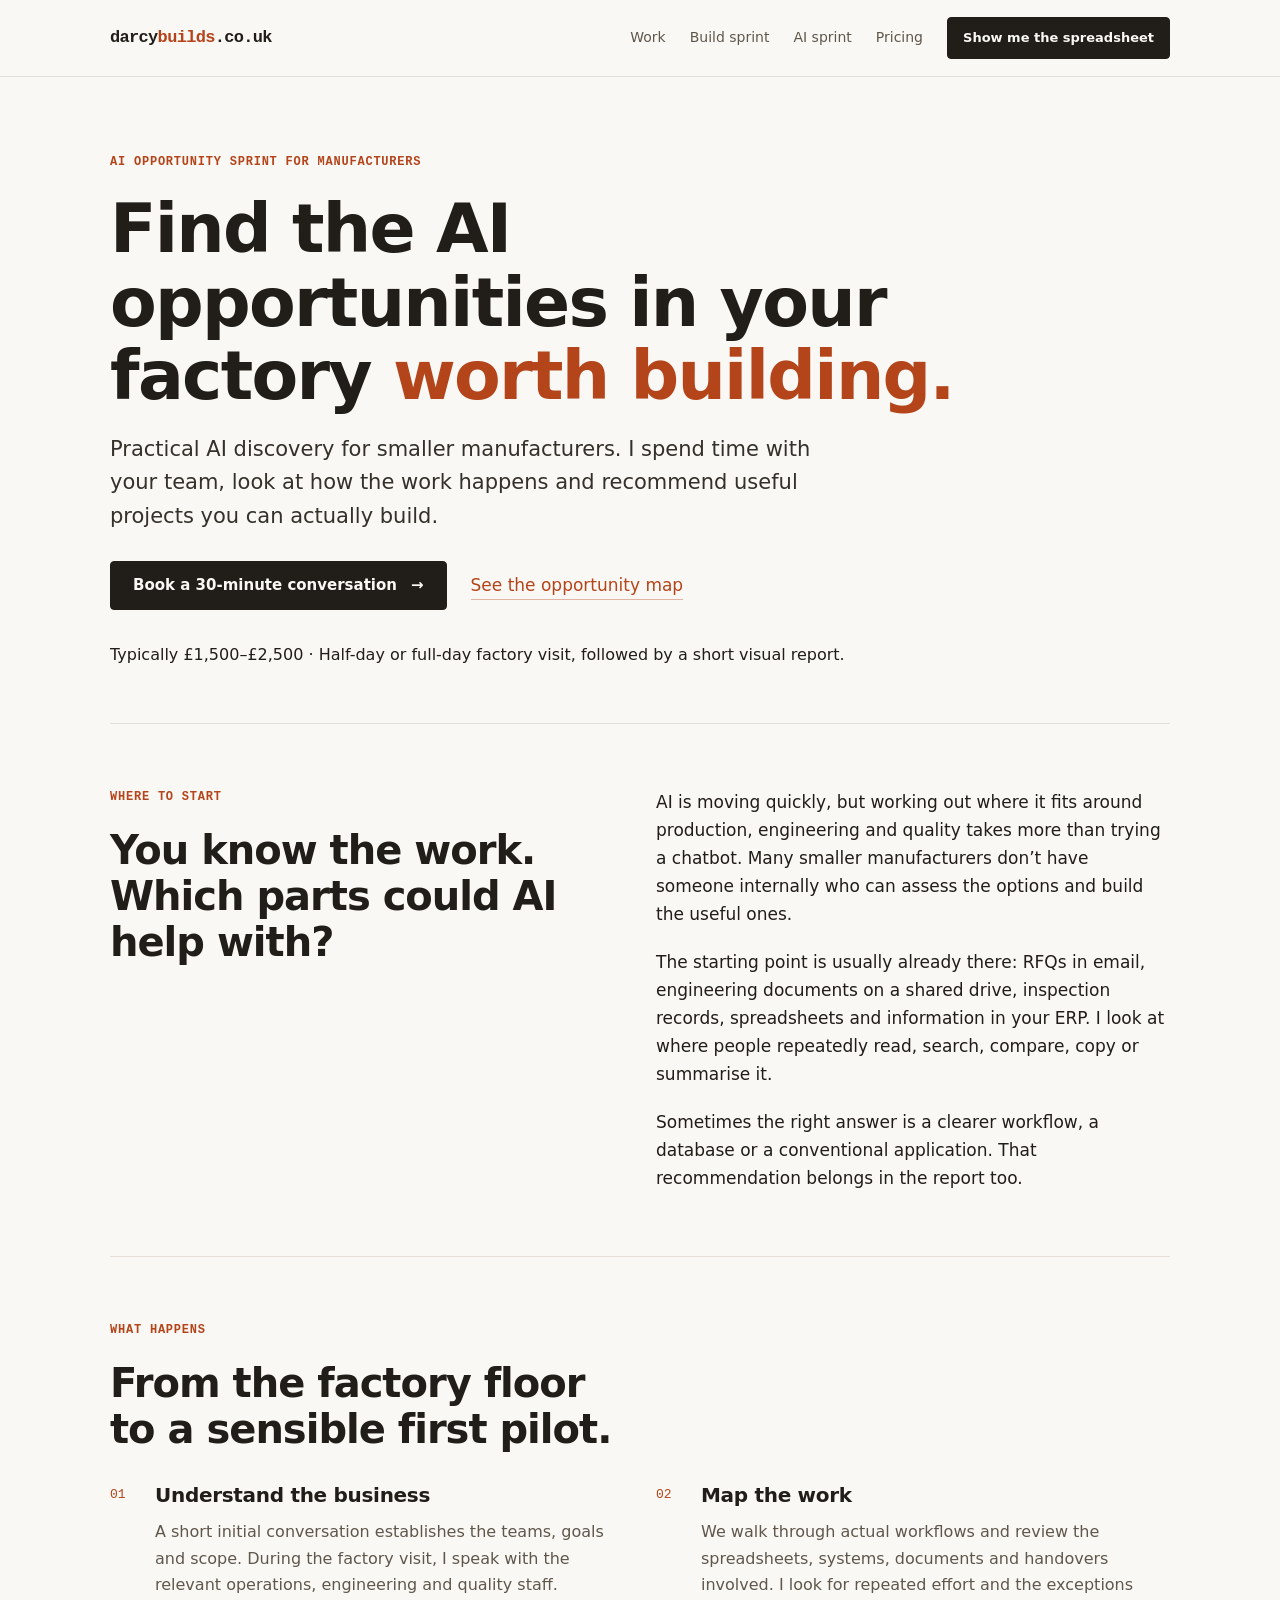
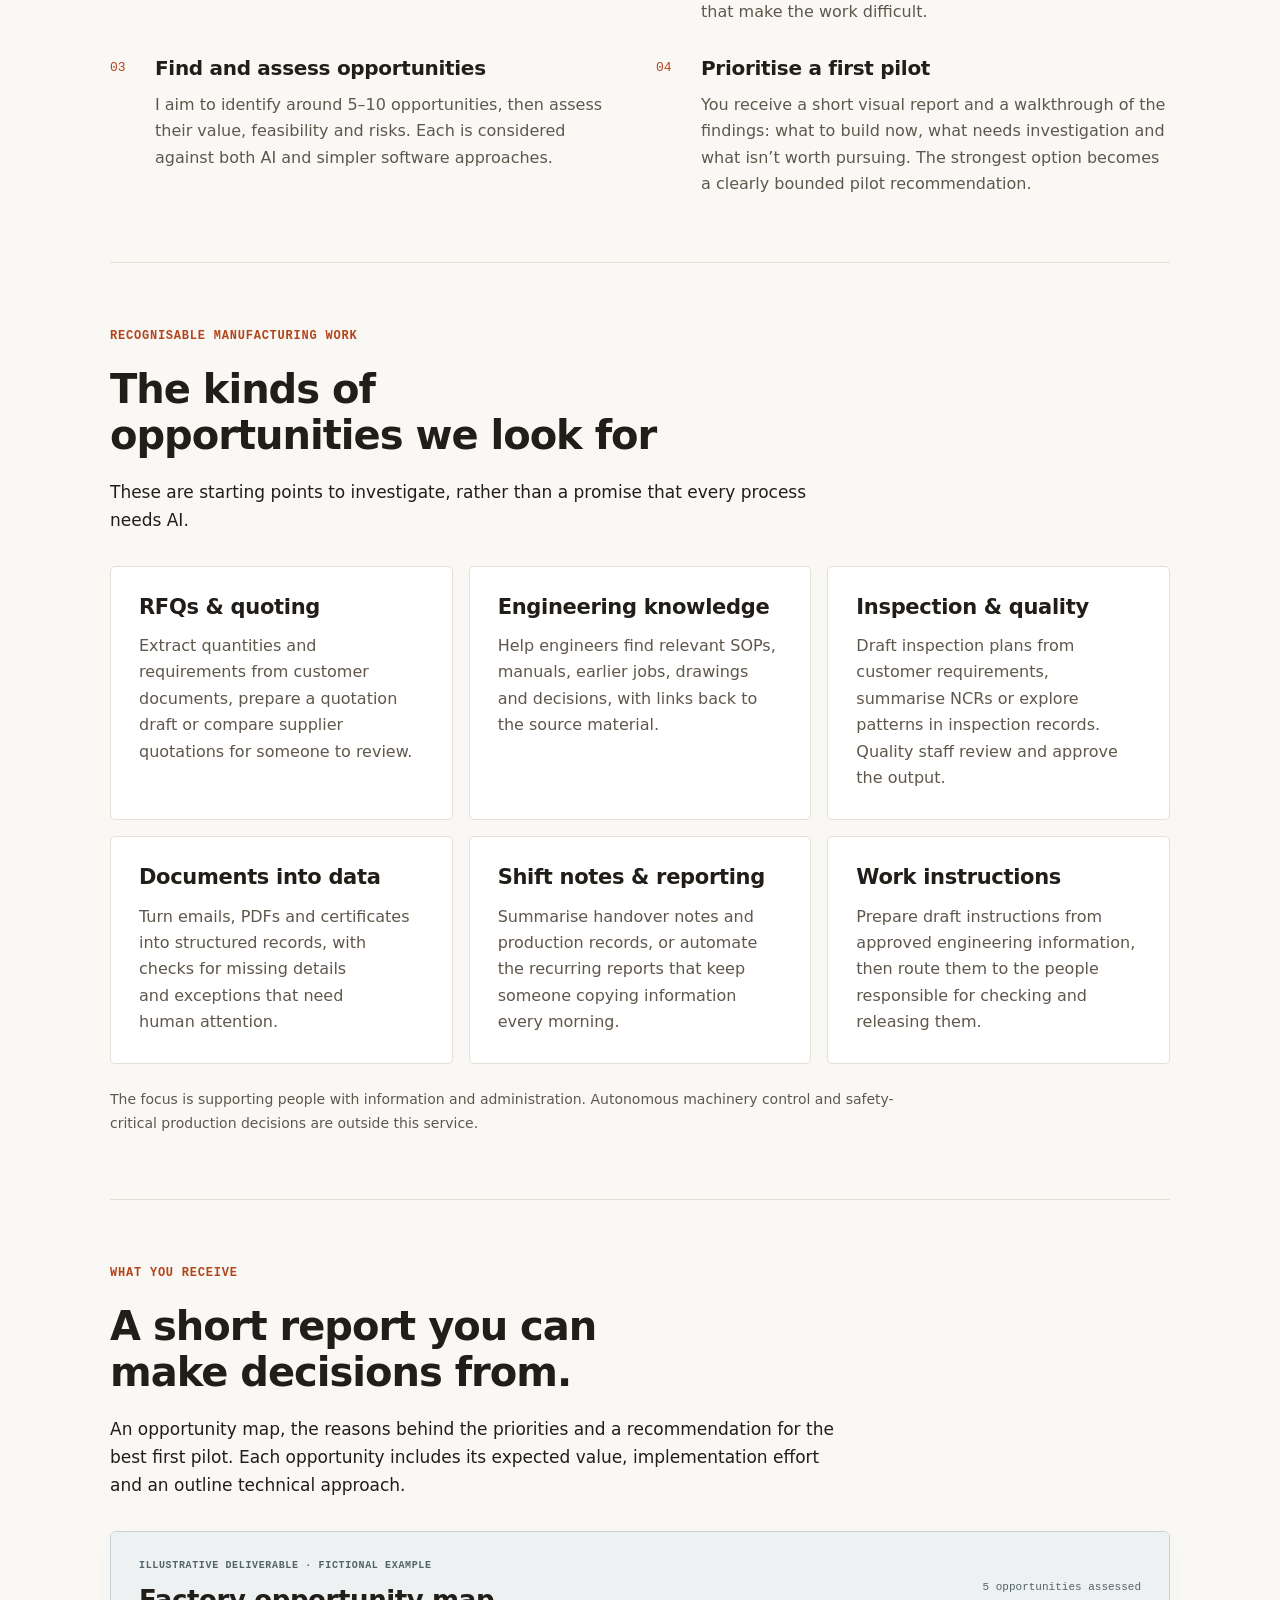
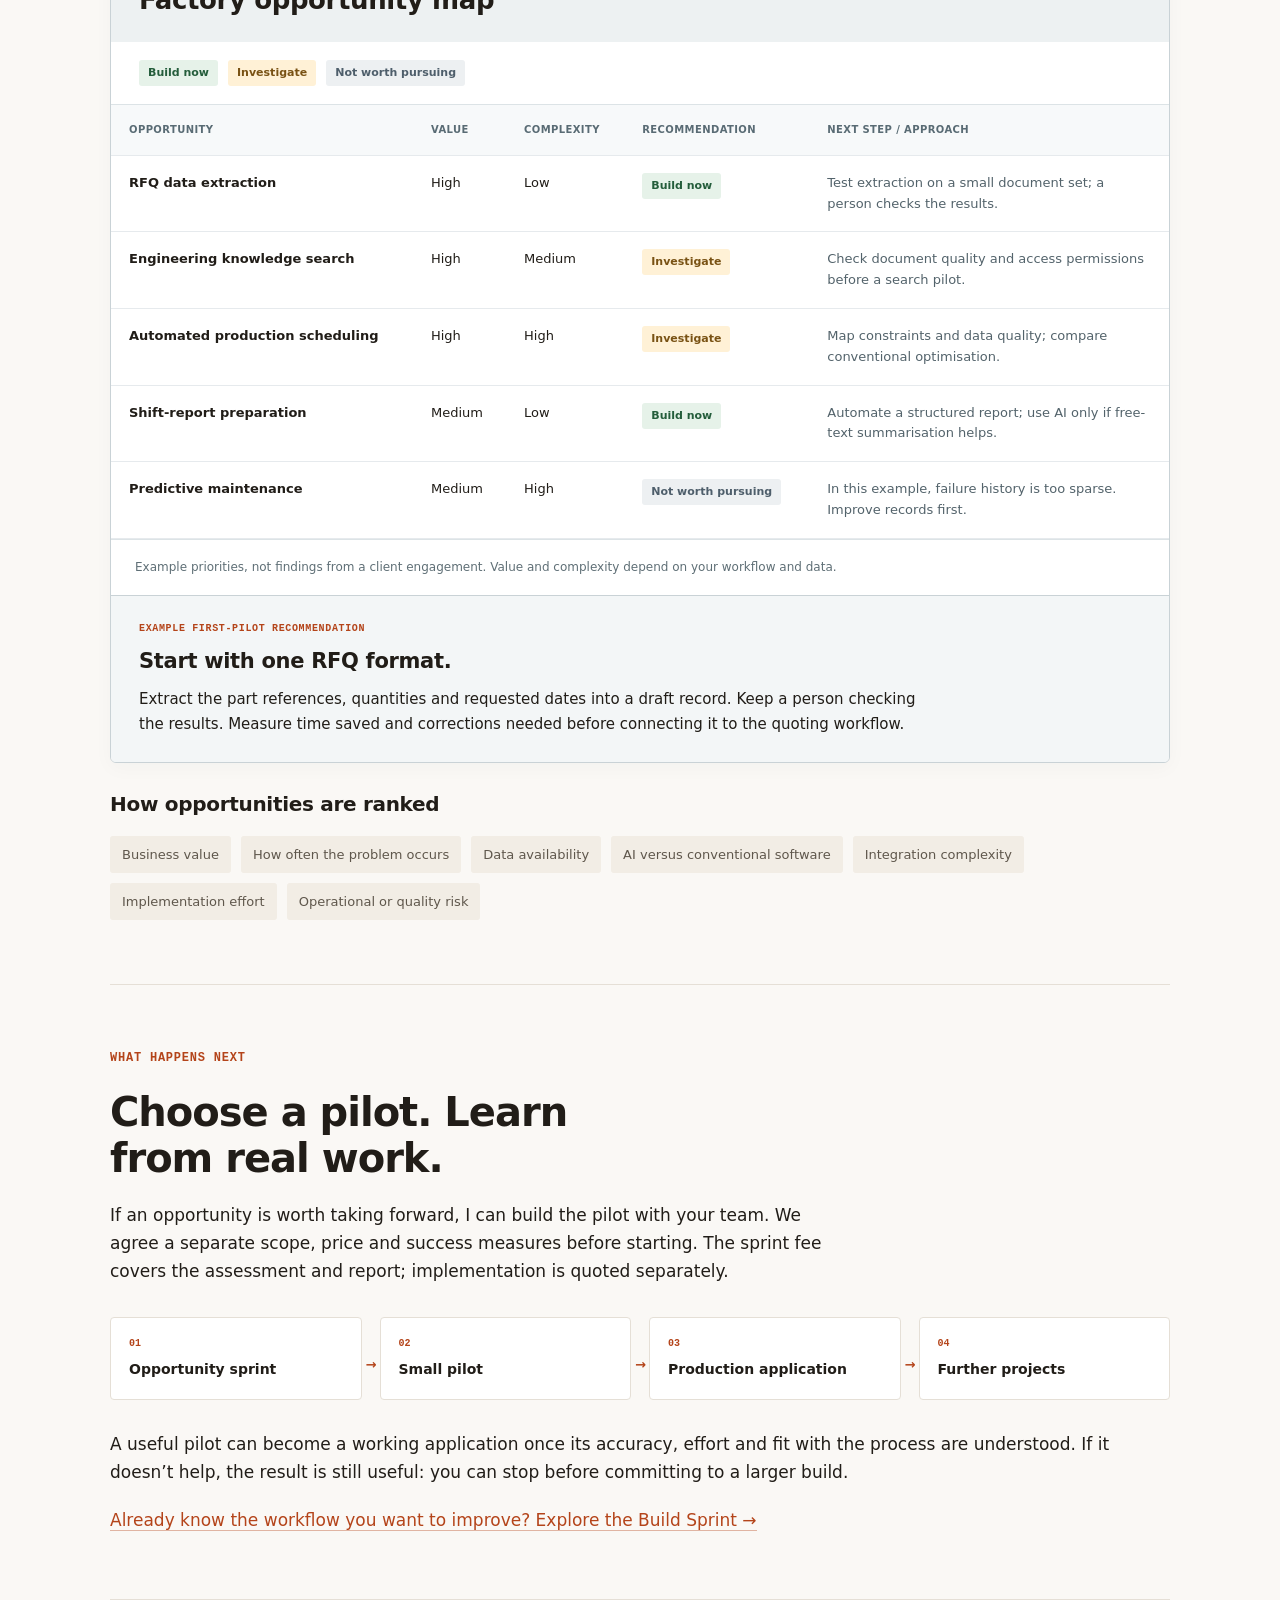
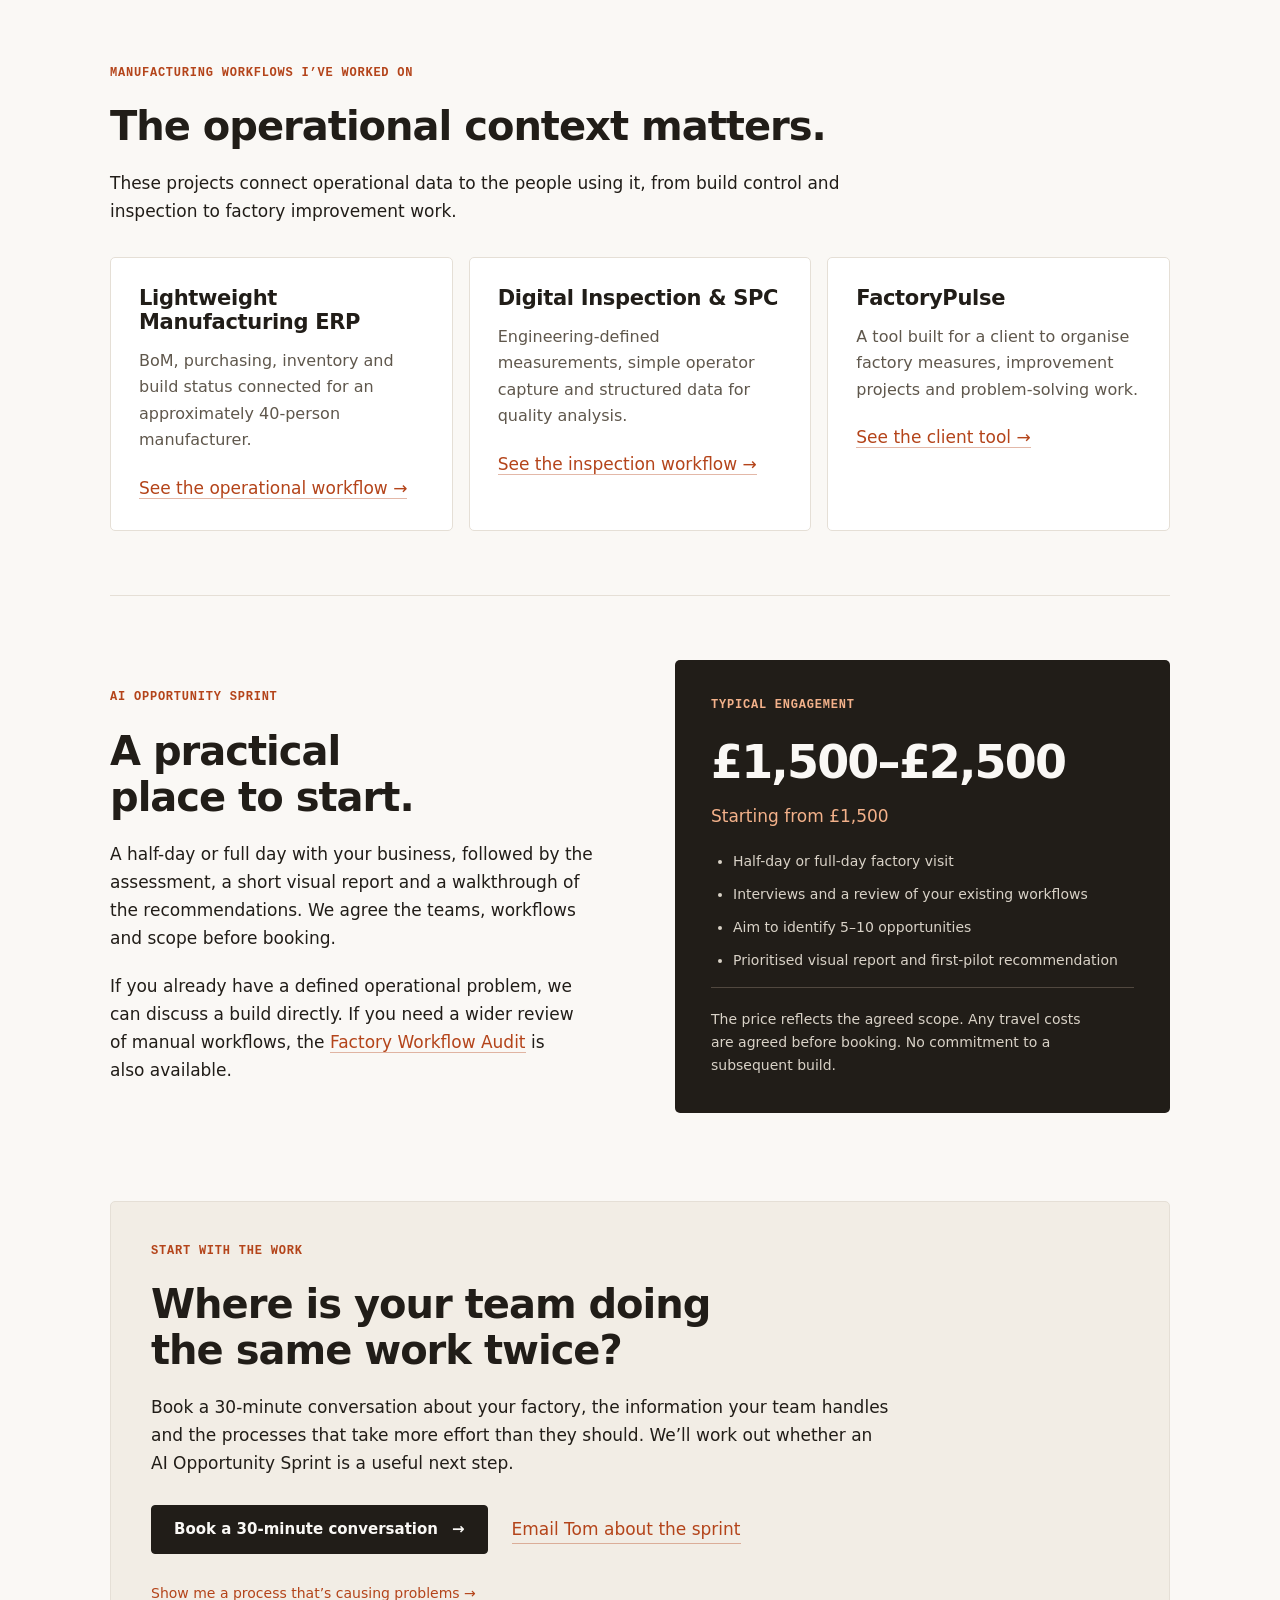
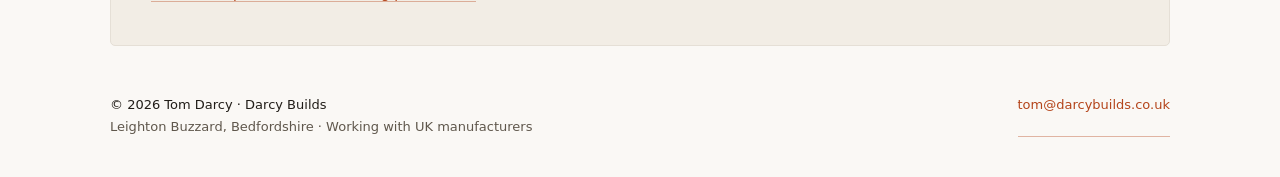
==== ai-opportunity-sprint/index.html @ 78b87519 "Add AI Opportunity Sprint for manufacturers" ====
<!doctype html>
<html lang="en-GB">
  <head>
    <meta charset="utf-8" />
    <meta name="viewport" content="width=device-width, initial-scale=1" />
    <title>AI Opportunity Sprint for Manufacturers — Darcy Builds</title>
    <meta
      name="description"
      content="Find useful AI and automation opportunities in your factory. A factory visit, a prioritised opportunity map and a practical first-pilot recommendation. Typically £1,500–£2,500."
    />
    <meta name="robots" content="index, follow" />
    <meta name="author" content="Tom Darcy" />
    <meta name="application-name" content="Darcy Builds" />
    <meta name="apple-mobile-web-app-title" content="Darcy Builds" />
    <meta name="format-detection" content="telephone=no" />
    <meta name="color-scheme" content="light" />
    <meta name="theme-color" content="#faf8f5" />
    <link
      rel="canonical"
      href="https://darcybuilds.co.uk/ai-opportunity-sprint/"
    />
    <link
      rel="alternate"
      hreflang="en-GB"
      href="https://darcybuilds.co.uk/ai-opportunity-sprint/"
    />
    <link
      rel="alternate"
      hreflang="x-default"
      href="https://darcybuilds.co.uk/ai-opportunity-sprint/"
    />
    <link rel="sitemap" type="application/xml" href="/sitemap.xml" />
    <link rel="manifest" href="/site.webmanifest" />
    <meta
      property="og:title"
      content="AI Opportunity Sprint for Manufacturers — Darcy Builds"
    />
    <meta
      property="og:description"
      content="Find useful AI and automation opportunities in your factory. A factory visit, a prioritised opportunity map and a practical first-pilot recommendation. Typically £1,500–£2,500."
    />
    <meta property="og:type" content="website" />
    <meta
      property="og:url"
      content="https://darcybuilds.co.uk/ai-opportunity-sprint/"
    />
    <meta property="og:site_name" content="Darcy Builds" />
    <meta property="og:locale" content="en_GB" />
    <meta
      property="og:image"
      content="https://darcybuilds.co.uk/og-image.png"
    />
    <meta
      property="og:image:secure_url"
      content="https://darcybuilds.co.uk/og-image.png"
    />
    <meta property="og:image:type" content="image/png" />
    <meta property="og:image:width" content="1200" />
    <meta property="og:image:height" content="630" />
    <meta
      property="og:image:alt"
      content="Darcy Builds — your factory has outgrown its spreadsheets"
    />
    <meta name="twitter:card" content="summary_large_image" />
    <meta
      name="twitter:title"
      content="AI Opportunity Sprint for Manufacturers — Darcy Builds"
    />
    <meta
      name="twitter:description"
      content="Find useful AI and automation opportunities in your factory. A factory visit, a prioritised opportunity map and a practical first-pilot recommendation. Typically £1,500–£2,500."
    />
    <meta
      name="twitter:image"
      content="https://darcybuilds.co.uk/og-image.png"
    />
    <meta
      name="twitter:image:alt"
      content="Darcy Builds — your factory has outgrown its spreadsheets"
    />
    <meta name="geo.region" content="GB" />
    <meta
      name="geo.placename"
      content="Leighton Buzzard, Bedfordshire, United Kingdom"
    />
    <meta name="business:contact_data:locality" content="Leighton Buzzard" />
    <meta name="business:contact_data:region" content="Bedfordshire" />
    <meta name="business:contact_data:country_name" content="United Kingdom" />
    <link rel="icon" href="/favicon.svg" type="image/svg+xml" />
    <script type="application/ld+json">
      {
        "@context": "https://schema.org",
        "@graph": [
          {
            "@type": "Person",
            "@id": "https://darcybuilds.co.uk/#tom-darcy",
            "name": "Tom Darcy",
            "url": "https://darcybuilds.co.uk/",
            "image": "https://darcybuilds.co.uk/image.png",
            "email": "tom@darcybuilds.co.uk",
            "jobTitle": "Manufacturing software builder",
            "homeLocation": {
              "@type": "Place",
              "name": "Leighton Buzzard, Bedfordshire"
            },
            "worksFor": {
              "@id": "https://darcybuilds.co.uk/#business"
            },
            "knowsAbout": [
              "Manufacturing operations",
              "Production planning",
              "Quoting workflows",
              "Quality records",
              "Internal software",
              "Systems integration"
            ]
          },
          {
            "@type": "ProfessionalService",
            "@id": "https://darcybuilds.co.uk/#business",
            "name": "Darcy Builds",
            "url": "https://darcybuilds.co.uk/",
            "image": "https://darcybuilds.co.uk/og-image.png",
            "logo": "https://darcybuilds.co.uk/favicon.svg",
            "email": "tom@darcybuilds.co.uk",
            "priceRange": "GBP 1500-10000+",
            "address": {
              "@type": "PostalAddress",
              "addressLocality": "Leighton Buzzard",
              "addressRegion": "Bedfordshire",
              "addressCountry": "GB"
            },
            "location": {
              "@type": "Place",
              "name": "Leighton Buzzard, Bedfordshire",
              "address": {
                "@type": "PostalAddress",
                "addressLocality": "Leighton Buzzard",
                "addressRegion": "Bedfordshire",
                "addressCountry": "GB"
              }
            },
            "founder": {
              "@id": "https://darcybuilds.co.uk/#tom-darcy"
            },
            "areaServed": [
              {
                "@type": "AdministrativeArea",
                "name": "Bedfordshire"
              },
              {
                "@type": "Country",
                "name": "United Kingdom"
              }
            ],
            "description": "Small, useful bits of software for UK manufacturers whose operational workflows have outgrown spreadsheets.",
            "hasOfferCatalog": {
              "@type": "OfferCatalog",
              "name": "Darcy Builds services",
              "itemListElement": [
                {
                  "@type": "Offer",
                  "name": "Quick Fix",
                  "priceSpecification": {
                    "@type": "PriceSpecification",
                    "priceCurrency": "GBP",
                    "minPrice": 2000
                  }
                },
                {
                  "@type": "Offer",
                  "name": "Build Sprint",
                  "priceSpecification": {
                    "@type": "PriceSpecification",
                    "priceCurrency": "GBP",
                    "minPrice": 6000,
                    "maxPrice": 10000
                  }
                },
                {
                  "@type": "Offer",
                  "name": "Larger builds",
                  "priceSpecification": {
                    "@type": "PriceSpecification",
                    "priceCurrency": "GBP",
                    "minPrice": 10000
                  }
                },
                {
                  "@type": "Offer",
                  "name": "Factory Workflow Audit",
                  "priceSpecification": {
                    "@type": "PriceSpecification",
                    "priceCurrency": "GBP",
                    "minPrice": 2500,
                    "maxPrice": 2500
                  }
                },
                {
                  "@type": "Offer",
                  "name": "AI Opportunity Sprint for Manufacturers",
                  "url": "https://darcybuilds.co.uk/ai-opportunity-sprint/",
                  "priceSpecification": {
                    "@type": "PriceSpecification",
                    "priceCurrency": "GBP",
                    "minPrice": 1500,
                    "maxPrice": 2500
                  }
                }
              ]
            }
          },
          {
            "@type": "WebSite",
            "@id": "https://darcybuilds.co.uk/#website",
            "name": "Darcy Builds",
            "url": "https://darcybuilds.co.uk/",
            "inLanguage": "en-GB",
            "publisher": {
              "@id": "https://darcybuilds.co.uk/#business"
            }
          },
          {
            "@type": "WebPage",
            "@id": "https://darcybuilds.co.uk/ai-opportunity-sprint/#webpage",
            "url": "https://darcybuilds.co.uk/ai-opportunity-sprint/",
            "name": "AI Opportunity Sprint for Manufacturers — Darcy Builds",
            "description": "Find useful AI and automation opportunities in your factory. A factory visit, a prioritised opportunity map and a practical first-pilot recommendation. Typically £1,500–£2,500.",
            "isPartOf": {
              "@id": "https://darcybuilds.co.uk/#website"
            },
            "about": {
              "@id": "https://darcybuilds.co.uk/#business"
            },
            "primaryImageOfPage": {
              "@type": "ImageObject",
              "url": "https://darcybuilds.co.uk/og-image.png",
              "width": 1200,
              "height": 630
            },
            "inLanguage": "en-GB"
          }
        ]
      }
    </script>

    <link rel="stylesheet" href="/styles.css" />
  </head>
  <body>
    <a class="skip-link" href="#main">Skip to content</a>
    <header class="site-header">
      <div class="header-inner">
        <a class="brand" href="/" aria-label="Darcy Builds home"
          >darcy<span>builds</span><span class="brand-domain">.co.uk</span></a
        >
        <nav aria-label="Main navigation">
          <a class="nav-extra" href="/#work">Work</a
          ><a class="nav-extra" href="/spreadsheet-to-app/">Build sprint</a
          ><a class="nav-extra" href="/ai-opportunity-sprint/">AI sprint</a
          ><a class="nav-extra" href="/#services">Pricing</a
          ><a class="button small" href="#contact">Show me the spreadsheet</a>
        </nav>
      </div>
    </header>
    <main id="main" class="container">
      <section class="hero proof-hero">
        <div>
          <p class="eyebrow">AI Opportunity Sprint for Manufacturers</p>
          <h1>
            Find the AI opportunities in your factory <em>worth building.</em>
          </h1>
          <p class="lead">
            Practical AI discovery for smaller manufacturers. I spend time with
            your team, look at how the work happens and recommend useful
            projects you can actually build.
          </p>
          <div class="actions">
            <a class="button" href="https://calendly.com/tom-darcybuilds/30min"
              >Book a 30-minute conversation
              <span aria-hidden="true">→</span></a
            ><a href="#opportunity-map">See the opportunity map</a>
          </div>
          <p class="hero-proof">
            Typically £1,500–£2,500 · Half-day or full-day factory visit,
            followed by a short visual report.
          </p>
        </div>
      </section>
      <section class="section two-col">
        <div>
          <p class="eyebrow">Where to start</p>
          <h2>You know the work.<br />Which parts could AI help with?</h2>
        </div>
        <div>
          <p>
            AI is moving quickly, but working out where it fits around
            production, engineering and quality takes more than trying a
            chatbot. Many smaller manufacturers don’t have someone internally
            who can assess the options and build the useful ones.
          </p>
          <p>
            The starting point is usually already there: RFQs in email,
            engineering documents on a shared drive, inspection records,
            spreadsheets and information in your ERP. I look at where people
            repeatedly read, search, compare, copy or summarise it.
          </p>
          <p>
            Sometimes the right answer is a clearer workflow, a database or a
            conventional application. That recommendation belongs in the report
            too.
          </p>
        </div>
      </section>
      <section id="process" class="section">
        <div class="section-heading">
          <p class="eyebrow">What happens</p>
          <h2>From the factory floor<br />to a sensible first pilot.</h2>
        </div>
        <ol class="steps">
          <li>
            <h3>Understand the business</h3>
            <p>
              A short initial conversation establishes the teams, goals and
              scope. During the factory visit, I speak with the relevant
              operations, engineering and quality staff.
            </p>
          </li>
          <li>
            <h3>Map the work</h3>
            <p>
              We walk through actual workflows and review the spreadsheets,
              systems, documents and handovers involved. I look for repeated
              effort and the exceptions that make the work difficult.
            </p>
          </li>
          <li>
            <h3>Find and assess opportunities</h3>
            <p>
              I aim to identify around 5–10 opportunities, then assess their
              value, feasibility and risks. Each is considered against both AI
              and simpler software approaches.
            </p>
          </li>
          <li>
            <h3>Prioritise a first pilot</h3>
            <p>
              You receive a short visual report and a walkthrough of the
              findings: what to build now, what needs investigation and what
              isn’t worth pursuing. The strongest option becomes a clearly
              bounded pilot recommendation.
            </p>
          </li>
        </ol>
      </section>
      <section class="section">
        <div class="section-heading">
          <p class="eyebrow">Recognisable manufacturing work</p>
          <h2>The kinds of opportunities we look for</h2>
          <p>
            These are starting points to investigate, rather than a promise that
            every process needs AI.
          </p>
        </div>
        <div class="grid examples">
          <article class="card">
            <h3>RFQs &amp; quoting</h3>
            <p>
              Extract quantities and requirements from customer documents,
              prepare a quotation draft or compare supplier quotations for
              someone to review.
            </p>
          </article>
          <article class="card">
            <h3>Engineering knowledge</h3>
            <p>
              Help engineers find relevant SOPs, manuals, earlier jobs, drawings
              and decisions, with links back to the source material.
            </p>
          </article>
          <article class="card">
            <h3>Inspection &amp; quality</h3>
            <p>
              Draft inspection plans from customer requirements, summarise NCRs
              or explore patterns in inspection records. Quality staff review
              and approve the output.
            </p>
          </article>
          <article class="card">
            <h3>Documents into data</h3>
            <p>
              Turn emails, PDFs and certificates into structured records, with
              checks for missing details and exceptions that need human
              attention.
            </p>
          </article>
          <article class="card">
            <h3>Shift notes &amp; reporting</h3>
            <p>
              Summarise handover notes and production records, or automate the
              recurring reports that keep someone copying information every
              morning.
            </p>
          </article>
          <article class="card">
            <h3>Work instructions</h3>
            <p>
              Prepare draft instructions from approved engineering information,
              then route them to the people responsible for checking and
              releasing them.
            </p>
          </article>
        </div>
        <p class="opportunity-boundary">
          The focus is supporting people with information and administration.
          Autonomous machinery control and safety-critical production decisions
          are outside this service.
        </p>
      </section>
      <section id="opportunity-map" class="section">
        <div class="section-heading">
          <p class="eyebrow">What you receive</p>
          <h2>A short report you can make decisions from.</h2>
          <p>
            An opportunity map, the reasons behind the priorities and a
            recommendation for the best first pilot. Each opportunity includes
            its expected value, implementation effort and an outline technical
            approach.
          </p>
        </div>
        <div class="opportunity-report">
          <div class="report-heading">
            <div>
              <p class="eyebrow">
                Illustrative deliverable · fictional example
              </p>
              <h3>Factory opportunity map</h3>
            </div>
            <span class="report-label">5 opportunities assessed</span>
          </div>
          <div class="report-key">
            <span class="recommendation build">Build now</span
            ><span class="recommendation investigate">Investigate</span
            ><span class="recommendation skip">Not worth pursuing</span>
          </div>
          <div
            class="opportunity-table-scroll"
            role="region"
            aria-label="Illustrative opportunity map; scroll horizontally on smaller screens"
            tabindex="0"
          >
            <table class="opportunity-table">
              <caption>
                Example priorities, not findings from a client engagement. Value
                and complexity depend on your workflow and data.
              </caption>
              <thead>
                <tr>
                  <th scope="col">Opportunity</th>
                  <th scope="col">Value</th>
                  <th scope="col">Complexity</th>
                  <th scope="col">Recommendation</th>
                  <th scope="col">Next step / approach</th>
                </tr>
              </thead>
              <tbody>
                <tr>
                  <th scope="row">RFQ data extraction</th>
                  <td>High</td>
                  <td>Low</td>
                  <td><span class="recommendation build">Build now</span></td>
                  <td>
                    Test extraction on a small document set; a person checks the
                    results.
                  </td>
                </tr>
                <tr>
                  <th scope="row">Engineering knowledge search</th>
                  <td>High</td>
                  <td>Medium</td>
                  <td>
                    <span class="recommendation investigate">Investigate</span>
                  </td>
                  <td>
                    Check document quality and access permissions before a
                    search pilot.
                  </td>
                </tr>
                <tr>
                  <th scope="row">Automated production scheduling</th>
                  <td>High</td>
                  <td>High</td>
                  <td>
                    <span class="recommendation investigate">Investigate</span>
                  </td>
                  <td>
                    Map constraints and data quality; compare conventional
                    optimisation.
                  </td>
                </tr>
                <tr>
                  <th scope="row">Shift-report preparation</th>
                  <td>Medium</td>
                  <td>Low</td>
                  <td><span class="recommendation build">Build now</span></td>
                  <td>
                    Automate a structured report; use AI only if free-text
                    summarisation helps.
                  </td>
                </tr>
                <tr>
                  <th scope="row">Predictive maintenance</th>
                  <td>Medium</td>
                  <td>High</td>
                  <td>
                    <span class="recommendation skip">Not worth pursuing</span>
                  </td>
                  <td>
                    In this example, failure history is too sparse. Improve
                    records first.
                  </td>
                </tr>
              </tbody>
            </table>
          </div>
          <div class="pilot-example">
            <p class="eyebrow">Example first-pilot recommendation</p>
            <h3>Start with one RFQ format.</h3>
            <p>
              Extract the part references, quantities and requested dates into a
              draft record. Keep a person checking the results. Measure time
              saved and corrections needed before connecting it to the quoting
              workflow.
            </p>
          </div>
        </div>
        <div class="assessment-criteria">
          <h3>How opportunities are ranked</h3>
          <ul>
            <li>Business value</li>
            <li>How often the problem occurs</li>
            <li>Data availability</li>
            <li>AI versus conventional software</li>
            <li>Integration complexity</li>
            <li>Implementation effort</li>
            <li>Operational or quality risk</li>
          </ul>
        </div>
      </section>
      <section class="section">
        <div class="section-heading">
          <p class="eyebrow">What happens next</p>
          <h2>Choose a pilot. Learn from real work.</h2>
          <p>
            If an opportunity is worth taking forward, I can build the pilot
            with your team. We agree a separate scope, price and success
            measures before starting. The sprint fee covers the assessment and
            report; implementation is quoted separately.
          </p>
        </div>
        <ol
          class="workflow"
          aria-label="From assessment to a working application"
        >
          <li><span>01</span>Opportunity sprint</li>
          <li><span>02</span>Small pilot</li>
          <li><span>03</span>Production application</li>
          <li><span>04</span>Further projects</li>
        </ol>
        <p>
          A useful pilot can become a working application once its accuracy,
          effort and fit with the process are understood. If it doesn’t help,
          the result is still useful: you can stop before committing to a larger
          build.
        </p>
        <p>
          <a href="/spreadsheet-to-app/"
            >Already know the workflow you want to improve? Explore the Build
            Sprint →</a
          >
        </p>
      </section>
      <section class="section">
        <div class="section-heading">
          <p class="eyebrow">Manufacturing workflows I’ve worked on</p>
          <h2>The operational context matters.</h2>
          <p>
            These projects connect operational data to the people using it, from
            build control and inspection to factory improvement work.
          </p>
        </div>
        <div class="grid examples">
          <article class="card">
            <h3>Lightweight Manufacturing ERP</h3>
            <p>
              BoM, purchasing, inventory and build status connected for an
              approximately 40-person manufacturer.
            </p>
            <a href="/case-studies/manufacturing-erp/"
              >See the operational workflow →</a
            >
          </article>
          <article class="card">
            <h3>Digital Inspection &amp; SPC</h3>
            <p>
              Engineering-defined measurements, simple operator capture and
              structured data for quality analysis.
            </p>
            <a href="/case-studies/digital-inspection-spc/"
              >See the inspection workflow →</a
            >
          </article>
          <article class="card">
            <h3>FactoryPulse</h3>
            <p>
              A tool built for a client to organise factory measures,
              improvement projects and problem-solving work.
            </p>
            <a href="/case-studies/factorypulse/">See the client tool →</a>
          </article>
        </div>
      </section>
      <section id="pricing" class="section sprint-feature">
        <div>
          <p class="eyebrow">AI Opportunity Sprint</p>
          <h2>A practical place to start.</h2>
          <p>
            A half-day or full day with your business, followed by the
            assessment, a short visual report and a walkthrough of the
            recommendations. We agree the teams, workflows and scope before
            booking.
          </p>
          <p>
            If you already have a defined operational problem, we can discuss a
            build directly. If you need a wider review of manual workflows, the
            <a href="/#audit">Factory Workflow Audit</a> is also available.
          </p>
        </div>
        <div class="sprint-price">
          <p class="eyebrow">Typical engagement</p>
          <p class="price-range">£1,500–£2,500</p>
          <p class="price-duration">Starting from £1,500</p>
          <ul>
            <li>Half-day or full-day factory visit</li>
            <li>Interviews and a review of your existing workflows</li>
            <li>Aim to identify 5–10 opportunities</li>
            <li>Prioritised visual report and first-pilot recommendation</li>
          </ul>
          <p class="small-text">
            The price reflects the agreed scope. Any travel costs are agreed
            before booking. No commitment to a subsequent build.
          </p>
        </div>
      </section>
      <section id="contact" class="section case-contact">
        <p class="eyebrow">Start with the work</p>
        <h2>Where is your team doing the same work twice?</h2>
        <p>
          Book a 30-minute conversation about your factory, the information your
          team handles and the processes that take more effort than they should.
          We’ll work out whether an AI Opportunity Sprint is a useful next step.
        </p>
        <div class="actions">
          <a class="button" href="https://calendly.com/tom-darcybuilds/30min"
            >Book a 30-minute conversation <span aria-hidden="true">→</span></a
          ><a
            href="mailto:tom@darcybuilds.co.uk?subject=AI%20Opportunity%20Sprint"
            >Email Tom about the sprint</a
          >
        </div>
        <p class="small-text">
          <a href="/#contact">Show me a process that’s causing problems →</a>
        </p>
      </section>
      <footer class="site-footer">
        <div>
          © 2026 Tom Darcy · Darcy Builds<br /><span class="muted"
            >Leighton Buzzard, Bedfordshire · Working with UK
            manufacturers</span
          >
        </div>
        <a href="mailto:tom@darcybuilds.co.uk">tom@darcybuilds.co.uk</a>
      </footer>
    </main>
  </body>
</html>
---- styles.css ----
:root {
  color-scheme: light;
  --paper: #faf8f5;
  --ink: #211d18;
  --muted: #5f574c;
  --accent: #b4441a;
  --line: #e5dfd6;
  --soft: #f2ede5;
}
* {
  box-sizing: border-box;
}
html {
  scroll-behavior: smooth;
  scroll-padding-top: 100px;
}
body {
  margin: 0;
  background: var(--paper);
  color: var(--ink);
  font-family:
    ui-sans-serif,
    system-ui,
    -apple-system,
    BlinkMacSystemFont,
    "Segoe UI",
    sans-serif;
  -webkit-font-smoothing: antialiased;
  font-size: 17px;
  line-height: 1.65;
}
a {
  color: var(--accent);
  text-decoration: none;
  border-bottom: 1px solid #b4441a60;
}
a:hover {
  color: #8d3413;
  border-bottom-color: currentColor;
}
a:focus-visible,
button:focus-visible,
input:focus-visible,
textarea:focus-visible,
select:focus-visible,
summary:focus-visible {
  outline: 3px solid var(--accent);
  outline-offset: 4px;
}
::selection {
  background: #f3d9c9;
}
h1,
h2,
h3 {
  line-height: 1.15;
  letter-spacing: -0.025em;
  text-wrap: balance;
  margin: 0 0 20px;
}
h1 {
  font-size: clamp(40px, 5.1vw, 62px);
  font-weight: 750;
  line-height: 1.08;
}
h2 {
  font-size: clamp(29px, 3.3vw, 40px);
}
h3 {
  font-size: 22px;
  letter-spacing: -0.015em;
}
p {
  margin: 0 0 20px;
  text-wrap: pretty;
}
p:last-child {
  margin-bottom: 0;
}
em {
  color: var(--accent);
  font-style: normal;
}
ul {
  padding-left: 22px;
}
li {
  margin-bottom: 10px;
}
button,
input,
textarea,
select {
  font: inherit;
}
button,
a,
input,
textarea,
select {
  -webkit-tap-highlight-color: transparent;
}
button {
  cursor: pointer;
}
[hidden] {
  display: none !important;
}
.container,
.header-inner {
  max-width: 1120px;
  margin: auto;
  padding-inline: 30px;
}
.site-header {
  position: sticky;
  top: 0;
  z-index: 10;
  background: rgba(250, 248, 245, 0.97);
  border-bottom: 1px solid var(--line);
}
.header-inner {
  min-height: 76px;
  display: flex;
  align-items: center;
  justify-content: space-between;
  gap: 24px;
}
.brand {
  font-family: ui-monospace, SFMono-Regular, Menlo, Consolas, monospace;
  font-size: 17px;
  letter-spacing: -0.04em;
  font-weight: 600;
  white-space: nowrap;
  color: var(--ink);
  border: 0;
}
.brand span:first-child {
  color: var(--accent);
}
nav {
  display: flex;
  align-items: center;
  gap: 24px;
  font-size: 14px;
}
nav a {
  border: 0;
  color: var(--muted);
}
.button {
  display: inline-flex;
  align-items: center;
  justify-content: center;
  gap: 14px;
  min-height: 48px;
  padding: 13px 22px;
  border: 1px solid var(--ink);
  border-radius: 4px;
  background: var(--ink);
  color: var(--paper);
  font-size: 15px;
  line-height: 1.4;
  font-weight: 650;
  text-align: center;
}
.button:hover {
  background: #3d342c;
  color: white;
  border-color: #3d342c;
}
.button.small {
  font-size: 13px;
  padding: 10px 15px;
  min-height: 42px;
}
.button.secondary {
  background: transparent;
  color: var(--ink);
  border-color: #766c60;
}
.button.secondary:hover {
  background: var(--soft);
}
.actions {
  display: flex;
  align-items: center;
  gap: 18px 24px;
  flex-wrap: wrap;
  margin: 28px 0;
}
.eyebrow {
  font-family: ui-monospace, SFMono-Regular, Menlo, Consolas, monospace;
  font-size: 12px;
  font-weight: 550;
  line-height: 1.6;
  letter-spacing: 0.065em;
  text-transform: uppercase;
  color: var(--accent);
  margin-bottom: 20px;
}
.hero {
  display: grid;
  grid-template-columns: minmax(0, 1fr) 300px;
  gap: 70px;
  align-items: start;
  padding: 76px 0 64px;
}
.lead {
  font-size: 21px;
  line-height: 1.6;
  color: #34302a;
  max-width: 740px;
}
.hero-proof {
  font-size: 16px;
  line-height: 1.65;
  max-width: 590px;
  margin-top: 32px;
}
.small-text {
  font-size: 14px;
}
.muted {
  color: var(--muted);
}
.portrait {
  margin: 5px 0 0;
}
.portrait img {
  display: block;
  width: 100%;
  height: auto;
  border-radius: 4px;
  background: var(--soft);
}
.portrait figcaption {
  font-family: ui-monospace, SFMono-Regular, Menlo, Consolas, monospace;
  color: var(--muted);
  font-size: 12px;
  line-height: 1.7;
  margin-top: 16px;
}
.section {
  padding: 64px 0;
  border-top: 1px solid var(--line);
  scroll-margin-top: 24px;
}
.section-heading {
  max-width: 730px;
  margin-bottom: 32px;
}
.recognition h2 {
  max-width: 780px;
}
.two-col {
  display: grid;
  grid-template-columns: repeat(2, minmax(0, 1fr));
  gap: 32px;
}
.fit {
  background: var(--soft);
  border-left: 3px solid var(--accent);
  padding: 22px 26px;
  margin-top: 20px;
  font-size: 16px;
}
.grid {
  display: grid;
  gap: 16px;
}
.examples,
.prices {
  grid-template-columns: repeat(3, minmax(0, 1fr));
}
.card {
  padding: 28px;
  border: 1px solid var(--line);
  border-radius: 5px;
  background: #fff;
}
.card p,
.card li {
  font-size: 16px;
  color: var(--muted);
}
.card h3 {
  font-size: 21px;
  margin: 0 0 14px;
}
.card .number {
  display: block;
  font-family: ui-monospace, SFMono-Regular, Menlo, Consolas, monospace;
  font-size: 12px;
  color: var(--accent);
  margin-bottom: 22px;
}
.card .eyebrow {
  color: var(--accent);
  font-size: 11px;
}
.comparison ol {
  padding: 0;
  list-style: none;
  margin: 24px 0 0;
}
.comparison li {
  position: relative;
  padding: 0 0 23px 26px;
  font-size: 16px;
  margin-bottom: 0;
}
.comparison li:not(:last-child)::after {
  content: "↓";
  position: absolute;
  left: 0;
  top: 24px;
  color: var(--muted);
}
.comparison li::before {
  content: "·";
  position: absolute;
  left: 3px;
  color: var(--accent);
  font-weight: bold;
}
.comparison li:last-child {
  padding-bottom: 0;
}
.before {
  background: var(--soft);
}
.after {
  border-top: 3px solid var(--accent);
}
.statement {
  font-size: 20px;
  font-weight: 600;
  margin-top: 24px;
}
.prices {
  margin: 32px 0 22px;
}
.prices h3 {
  font-size: 27px;
}
.card.featured {
  background: var(--ink);
  border-color: var(--ink);
  color: var(--paper);
}
.card.featured p {
  color: #d9d2c7;
}
.card.featured .eyebrow {
  color: #f3b18a;
}
.card .timing {
  font-size: 14px;
}
.steps {
  list-style: none;
  counter-reset: step;
  display: grid;
  grid-template-columns: repeat(2, minmax(0, 1fr));
  gap: 32px;
  margin: 0;
  padding: 0;
}
.steps li {
  counter-increment: step;
  position: relative;
  padding-left: 45px;
  margin: 0;
}
.steps li::before {
  content: "0" counter(step);
  position: absolute;
  top: 0;
  left: 0;
  color: var(--accent);
  font-family: ui-monospace, SFMono-Regular, Menlo, Consolas, monospace;
  font-size: 13px;
}
.steps p {
  font-size: 16px;
  color: var(--muted);
}
.steps h3 {
  font-size: 20px;
  margin-bottom: 12px;
}
.case-study {
  display: grid;
  grid-template-columns: repeat(3, minmax(0, 1fr));
  border: 1px solid var(--line);
  border-radius: 5px;
  background: var(--soft);
}
.case-study > div {
  padding: 28px;
}
.case-study > div + div {
  border-left: 1px solid var(--line);
}
.case-study h3 {
  font-size: 19px;
}
.case-study p {
  font-size: 16px;
}
.card .price {
  font-size: 26px;
  font-weight: 650;
  color: var(--ink);
}
.boundaries p {
  max-width: 800px;
}
.contact {
  background: var(--soft);
  border: 1px solid var(--line);
  padding: 48px;
  border-radius: 6px;
  margin: 24px 0;
}
.contact .section-heading {
  margin-bottom: 24px;
}
.contact h2 {
  font-size: clamp(32px, 4vw, 46px);
}
.contact .actions {
  font-size: 15px;
}
.form-note {
  font-size: 14px;
  color: var(--muted);
  max-width: 720px;
  margin: 20px 0;
}
.form-grid {
  display: grid;
  grid-template-columns: repeat(2, minmax(0, 1fr));
  gap: 22px;
  margin: 26px 0;
}
.field {
  min-width: 0;
}
.full {
  grid-column: 1/-1;
}
.field > label,
legend {
  display: block;
  font-size: 15px;
  font-weight: 600;
  margin-bottom: 9px;
}
.field label span {
  font-size: 13px;
  font-weight: 400;
  color: var(--muted);
}
input:not([type="checkbox"]),
textarea,
select {
  display: block;
  width: 100%;
  min-height: 48px;
  padding: 11px 12px;
  background: #fff;
  border: 1px solid #a79a8b;
  border-radius: 3px;
  color: var(--ink);
  font-size: 16px;
}
textarea {
  resize: vertical;
  line-height: 1.5;
}
input::placeholder {
  color: #6b6257;
}
fieldset {
  border: 0;
  padding: 0;
  margin: 0;
}
legend {
  padding: 0;
}
.checks {
  display: flex;
  flex-wrap: wrap;
  gap: 10px 24px;
}
.checks label {
  display: inline-flex;
  align-items: center;
  gap: 8px;
  min-height: 44px;
  font-size: 16px;
  cursor: pointer;
}
input[type="checkbox"] {
  width: 19px;
  height: 19px;
  accent-color: var(--accent);
}
.email-preview {
  margin-top: 30px;
  border-top: 1px solid #c9bfb1;
  padding-top: 28px;
}
.email-preview > label {
  display: block;
  font-size: 15px;
  margin-bottom: 8px;
}
#form-status {
  font-size: 14px;
}
.site-footer {
  display: flex;
  justify-content: space-between;
  flex-wrap: wrap;
  gap: 20px;
  padding: 24px 0 40px;
  font-size: 13px;
}
.landing-hero {
  display: block;
  max-width: 910px;
  padding-bottom: 64px;
}
.landing-hero h1 {
  font-size: clamp(40px, 5.2vw, 64px);
}
details {
  border-top: 1px solid var(--line);
  padding: 20px 0;
}
details:last-child {
  border-bottom: 1px solid var(--line);
}
summary {
  font-size: 18px;
  font-weight: 600;
  cursor: pointer;
  padding-right: 15px;
}
details p {
  margin: 16px 0 0;
  max-width: 800px;
  color: var(--muted);
}
.skip-link {
  position: fixed;
  top: 8px;
  left: 16px;
  z-index: 100;
  transform: translateY(-200%);
  background: var(--ink);
  color: white;
  padding: 10px 20px;
  border-radius: 3px;
}
.skip-link:focus {
  transform: translateY(0);
}
@media (max-width: 1000px) {
  nav {
    gap: 16px;
  }
  .brand-domain {
    display: none;
  }
  .hero {
    grid-template-columns: minmax(0, 1fr) 250px;
    gap: 40px;
  }
  .prices {
    grid-template-columns: 1fr;
  }
  .prices .card {
    padding: 28px;
  }
  .prices h3 {
    font-size: 28px;
  }
  .examples {
    grid-template-columns: repeat(2, minmax(0, 1fr));
  }
}
@media (max-width: 760px) {
  .container,
  .header-inner {
    padding-inline: 22px;
  }
  .header-inner {
    min-height: 70px;
    gap: 14px;
  }
  .brand {
    font-size: 16px;
  }
  .nav-extra {
    display: none;
  }
  .button.small {
    font-size: 12px;
    padding: 10px 12px;
    max-width: 190px;
  }
  .hero {
    grid-template-columns: 1fr;
    gap: 32px;
    padding: 44px 0;
  }
  .hero-proof {
    margin-top: 26px;
  }
  .portrait {
    width: 220px;
  }
  .portrait figcaption {
    font-size: 11px;
  }
  .lead {
    font-size: 19px;
  }
  .section {
    padding: 44px 0;
  }
  .two-col,
  .steps,
  .case-study {
    grid-template-columns: 1fr;
    gap: 24px;
  }
  .case-study {
    gap: 0;
  }
  .case-study > div + div {
    border-left: 0;
    border-top: 1px solid var(--line);
  }
  .contact {
    padding: 30px 24px;
  }
  .form-grid {
    grid-template-columns: 1fr;
  }
  .full {
    grid-column: auto;
  }
  .section-heading {
    margin-bottom: 26px;
  }
  .actions {
    gap: 18px;
  }
  .site-footer {
    font-size: 12px;
  }
}
@media (max-width: 480px) {
  .container,
  .header-inner {
    padding-inline: 18px;
  }
  .examples {
    grid-template-columns: 1fr;
  }
  .card {
    padding: 24px;
  }
  .brand {
    font-size: 14px;
  }
  .button.small {
    max-width: 170px;
  }
  .header-inner {
    gap: 10px;
  }
  .contact {
    padding: 26px 18px;
  }
  .actions .button {
    width: 100%;
  }
  .hero .eyebrow {
    font-size: 11px;
  }
  h1 {
    font-size: 40px;
  }
  .prices h3 {
    font-size: 26px;
  }
}
@media (prefers-reduced-motion: reduce) {
  html {
    scroll-behavior: auto;
  }
}
@media print {
  .site-header,
  .actions,
  form,
  .email-preview,
  .skip-link {
    display: none;
  }
  .section {
    break-inside: avoid;
  }
  .container {
    max-width: 100%;
  }
  .hero {
    padding: 20px 0;
  }
  body {
    font-size: 12px;
  }
  .section {
    padding: 24px 0;
  }
  a {
    color: inherit;
  }
}

.button:disabled {
  opacity: 0.55;
  cursor: not-allowed;
}

/* Selected work and case studies */
.proof-hero {
  display: block;
  max-width: 950px;
  padding-bottom: 54px;
}
.proof-hero h1 {
  max-width: 850px;
  font-size: clamp(42px, 5.7vw, 68px);
}
.proof-hero .hero-proof {
  max-width: 780px;
}
.compact-section {
  padding-block: 44px;
}
.work-grid {
  display: grid;
  grid-template-columns: repeat(2, minmax(0, 1fr));
  gap: 24px;
}
.work-card {
  background: #fff;
  border: 1px solid var(--line);
  border-radius: 6px;
  overflow: hidden;
}
.work-card > a {
  display: flex;
  flex-direction: column;
  height: 100%;
  color: var(--ink);
  border: 0;
}
.work-card > a:hover .work-link {
  color: #8d3413;
  text-decoration: underline;
  text-underline-offset: 4px;
}
.work-card > a:focus-visible {
  outline-offset: -4px;
}
.work-image {
  position: relative;
  background: #eef1f4;
  padding: 20px 20px 38px;
  border-bottom: 1px solid var(--line);
}
.work-image img {
  display: block;
  width: 100%;
  height: auto;
  aspect-ratio: 1.75;
  object-fit: contain;
  object-position: center;
  background: #fff;
  box-shadow: 0 4px 15px #23364112;
  border: 1px solid #dce2e5;
}
.evidence-label {
  position: absolute;
  bottom: 10px;
  left: 20px;
  font-size: 10px;
  color: #596b77;
  letter-spacing: 0.025em;
}
.work-copy {
  display: flex;
  flex-direction: column;
  padding: 27px;
  flex: 1;
}
.work-copy .eyebrow {
  font-size: 10px;
  margin-bottom: 12px;
}
.work-copy h3 {
  font-size: 25px;
}
.work-copy p:not(.eyebrow) {
  font-size: 15px;
  color: var(--muted);
  line-height: 1.7;
}
.work-link {
  display: block;
  color: var(--accent);
  font-size: 14px;
  font-weight: 600;
  margin-top: auto;
  padding-top: 10px;
}
.featured-work {
  grid-column: 1 / -1;
}
.featured-work > a {
  display: grid;
  grid-template-columns: 1.2fr 1fr;
}
.featured-work .work-image {
  display: flex;
  align-items: center;
  border-bottom: 0;
  border-right: 1px solid var(--line);
  padding-block: 30px 46px;
  background: #eeedf7;
}
.featured-work .work-image img {
  aspect-ratio: auto;
}
.problem-list {
  list-style: none;
  padding: 0;
  margin: 0;
  display: grid;
  grid-template-columns: repeat(3, minmax(0, 1fr));
  gap: 20px 30px;
}
.problem-list li {
  padding: 16px 0 0;
  border-top: 1px solid var(--line);
  margin: 0;
}
.problem-list strong {
  display: block;
  font-size: 17px;
  margin-bottom: 6px;
}
.problem-list span {
  font-size: 14px;
  color: var(--muted);
  display: block;
}
.sprint-feature {
  display: grid;
  grid-template-columns: 1fr 1fr;
  gap: 70px;
  align-items: center;
}
.sprint-price {
  background: var(--ink);
  color: var(--paper);
  border-radius: 5px;
  padding: 36px;
}
.sprint-price .eyebrow {
  color: #f3b18a;
}
.price-range {
  font-size: clamp(34px, 3.8vw, 46px);
  font-weight: 700;
  letter-spacing: -0.04em;
  line-height: 1.2;
  margin-bottom: 12px;
}
.price-duration {
  font-size: 17px;
  color: #f3b18a;
}
.sprint-price ul {
  font-size: 14px;
  color: #d9d2c7;
}
.sprint-price .small-text {
  color: #d9d2c7;
  border-top: 1px solid #51483f;
  padding-top: 20px;
}
.about-builder {
  display: grid;
  grid-template-columns: 1fr 180px;
  gap: 70px;
  align-items: start;
}
.about-builder .portrait {
  width: 180px;
}
.about-builder .portrait figcaption {
  font-size: 10px;
}
.experience-line {
  font-size: 14px;
  font-weight: 600;
  color: var(--muted);
  padding-top: 8px;
}
.evidence {
  margin: 0 0 30px;
  min-width: 0;
}
.image-link {
  display: block;
  border: 1px solid #d4dce1;
  border-radius: 5px;
  background: #edf1f4;
  overflow: hidden;
}
.image-link:hover {
  border-color: #8c9da6;
}
.evidence img {
  display: block;
  width: 100%;
  height: auto;
}
.evidence figcaption {
  margin-top: 12px;
  color: var(--muted);
  font-size: 13px;
  line-height: 1.6;
}
.before-after {
  display: grid;
  grid-template-columns: repeat(2, minmax(0, 1fr));
  gap: 24px;
  align-items: start;
}
.before-after .image-link {
  background: #fff;
  aspect-ratio: 1280 / 885;
}
.before-after img {
  width: 100%;
  height: 100%;
  object-fit: contain;
}
.workflow {
  display: flex;
  list-style: none;
  padding: 0;
  margin: 24px 0 30px;
  gap: 18px;
}
.workflow li {
  position: relative;
  flex: 1;
  padding: 18px;
  border: 1px solid var(--line);
  background: #fff;
  border-radius: 4px;
  font-size: 14px;
  font-weight: 600;
  margin: 0;
}
.workflow li > span {
  display: block;
  font-family: ui-monospace, monospace;
  font-size: 10px;
  color: var(--accent);
  margin-bottom: 6px;
}
.workflow li:not(:last-child)::after {
  content: "→";
  position: absolute;
  right: -16px;
  top: 36px;
  color: var(--accent);
  font-size: 13px;
}
.text-cta {
  font-size: 15px;
  font-weight: 600;
}
.fit-panels {
  margin-bottom: 24px;
}
.fit-panels > div {
  padding: 26px;
  background: var(--soft);
  border-radius: 4px;
}
.fit-panels > div:first-child {
  border-top: 3px solid var(--accent);
}
.fit-panels ul {
  margin-bottom: 0;
  font-size: 15px;
}
.secondary-offers {
  margin-bottom: 44px;
}
.secondary-offers details p {
  font-size: 15px;
}
.case-intro {
  padding: 38px 0 32px;
}
.back-link {
  display: inline-block;
  font-size: 13px;
  margin-bottom: 40px;
}
.case-intro h1 {
  font-size: clamp(36px, 5vw, 58px);
  max-width: 900px;
}
.case-intro .lead {
  max-width: 850px;
}
.case-facts {
  display: grid;
  grid-template-columns: repeat(3, minmax(0, 1fr));
  margin: 32px 0 0;
  padding: 22px 0;
  border-top: 1px solid var(--line);
  border-bottom: 1px solid var(--line);
  gap: 24px;
}
.case-facts dt {
  font-size: 11px;
  font-family: ui-monospace, monospace;
  text-transform: uppercase;
  color: var(--muted);
  margin-bottom: 7px;
}
.case-facts dd {
  margin: 0;
  font-size: 15px;
  font-weight: 600;
}
.provenance-note {
  font-size: 13px;
  color: var(--muted);
  border-left: 2px solid #c6c0b7;
  padding-left: 16px;
  margin: 24px 0 40px;
  max-width: 840px;
}
.evidence-grid {
  display: grid;
  grid-template-columns: repeat(2, minmax(0, 1fr));
  gap: 26px;
}
.evidence-grid .evidence:first-child {
  grid-column: 1 / -1;
}
.outcome {
  max-width: 830px;
}
.case-contact {
  padding: 40px;
  border: 1px solid var(--line);
  background: var(--soft);
  border-radius: 5px;
  margin: 24px 0;
}
.case-contact p {
  max-width: 740px;
}
.related-work {
  flex-wrap: wrap;
  padding: 22px 0;
  border-bottom: 1px solid var(--line);
}
@media (max-width: 1000px) {
  .sprint-feature,
  .about-builder {
    gap: 36px;
  }
  .work-copy {
    padding: 24px;
  }
}
@media (max-width: 760px) {
  .proof-hero {
    padding: 42px 0;
  }
  .work-grid,
  .featured-work > a,
  .sprint-feature,
  .before-after {
    grid-template-columns: 1fr;
  }
  .featured-work .work-image {
    border-right: 0;
    border-bottom: 1px solid var(--line);
  }
  .work-copy h3 {
    font-size: 24px;
  }
  .problem-list {
    grid-template-columns: repeat(2, minmax(0, 1fr));
  }
  .sprint-price {
    padding: 28px;
  }
  .about-builder {
    grid-template-columns: 1fr;
  }
  .about-builder .portrait {
    width: 160px;
  }
  .workflow {
    flex-wrap: wrap;
    gap: 14px;
  }
  .workflow li {
    flex: 1 1 135px;
  }
  .workflow li:not(:last-child)::after {
    display: none;
  }
  .case-facts {
    grid-template-columns: 1fr;
    gap: 18px;
  }
  .case-facts > div {
    display: flex;
    gap: 16px;
    align-items: baseline;
  }
  .case-facts dt {
    flex: 0 0 90px;
  }
  .case-intro {
    padding-top: 28px;
  }
  .case-intro h1 {
    font-size: 38px;
  }
  .back-link {
    margin-bottom: 30px;
  }
  .evidence-grid {
    grid-template-columns: 1fr;
    gap: 12px;
  }
  .evidence-grid .evidence:first-child {
    grid-column: auto;
  }
  .case-contact {
    padding: 28px 22px;
  }
}
@media (max-width: 380px) {
  .problem-list {
    grid-template-columns: 1fr;
  }
  .case-intro h1 {
    font-size: 34px;
  }
  .work-copy {
    padding: 20px;
  }
}

/* AI opportunity service and the sample report */
.starting-points .card {
  display: flex;
  flex-direction: column;
}
.starting-points .card:last-child {
  border-top: 3px solid var(--accent);
}
.starting-points .route-price {
  color: var(--ink);
  font-weight: 600;
  font-size: 15px;
}
.starting-points .card > a {
  align-self: flex-start;
  font-size: 14px;
  font-weight: 600;
  margin-top: auto;
}
.service-alternative {
  border-left: 3px solid var(--accent);
  padding: 22px 26px;
  background: var(--soft);
  margin-bottom: 36px;
  font-size: 16px;
}
.opportunity-boundary {
  font-size: 14px;
  color: var(--muted);
  margin-top: 24px;
  max-width: 800px;
}
.opportunity-report {
  border: 1px solid #c9d2d6;
  border-radius: 6px;
  overflow: hidden;
  background: #fff;
  box-shadow: 0 5px 20px #23364108;
}
.report-heading {
  padding: 26px 28px;
  display: flex;
  justify-content: space-between;
  align-items: center;
  gap: 20px;
  background: #edf1f2;
}
.report-heading h3 {
  margin: 0;
  font-size: 26px;
}
.report-heading .eyebrow {
  font-size: 10px;
  margin-bottom: 12px;
  color: #53636b;
}
.report-label {
  font-family: ui-monospace, monospace;
  font-size: 11px;
  color: #53636b;
  white-space: nowrap;
}
.report-key {
  padding: 18px 28px;
  display: flex;
  flex-wrap: wrap;
  gap: 10px;
  border-bottom: 1px solid #dce3e6;
}
.recommendation {
  display: inline-block;
  font-size: 11px;
  font-weight: 650;
  padding: 5px 9px;
  border-radius: 3px;
  line-height: 1.45;
}
.recommendation.build {
  background: #e6f2e9;
  color: #245d3b;
}
.recommendation.investigate {
  background: #fff1d6;
  color: #795214;
}
.recommendation.skip {
  background: #edf0f2;
  color: #4e5e6b;
}
.opportunity-table-scroll {
  max-width: 100%;
  overflow-x: auto;
}
.opportunity-table-scroll:focus-visible {
  outline: 3px solid var(--accent);
  outline-offset: -3px;
}
.opportunity-table {
  width: 100%;
  min-width: 790px;
  border-collapse: collapse;
  text-align: left;
  font-size: 13px;
  line-height: 1.6;
}
.opportunity-table caption {
  caption-side: bottom;
  text-align: left;
  font-size: 12px;
  color: #5f6f76;
  padding: 18px 24px;
  border-top: 1px solid #dce3e6;
}
.opportunity-table th,
.opportunity-table td {
  padding: 17px 18px;
  border-bottom: 1px solid #e6eaed;
  vertical-align: top;
}
.opportunity-table thead th {
  background: #f7f9fa;
  font-size: 10px;
  letter-spacing: 0.04em;
  text-transform: uppercase;
  color: #596b74;
}
.opportunity-table tbody th {
  min-width: 170px;
  font-size: 13px;
  font-weight: 600;
}
.opportunity-table td:nth-child(4) {
  min-width: 150px;
}
.opportunity-table td:last-child {
  width: 34%;
  color: #53636b;
}
.pilot-example {
  background: #f3f6f7;
  padding: 25px 28px;
  border-top: 1px solid #c9d2d6;
}
.pilot-example .eyebrow {
  margin-bottom: 12px;
  font-size: 10px;
}
.pilot-example h3 {
  font-size: 21px;
  margin-bottom: 14px;
}
.pilot-example p:last-child {
  font-size: 15px;
  max-width: 780px;
}
.assessment-criteria {
  margin-top: 30px;
}
.assessment-criteria h3 {
  font-size: 20px;
}
.assessment-criteria ul {
  display: flex;
  flex-wrap: wrap;
  gap: 10px;
  margin: 0;
  padding: 0;
  list-style: none;
}
.assessment-criteria li {
  font-size: 13px;
  color: var(--muted);
  padding: 8px 12px;
  background: var(--soft);
  border-radius: 3px;
  margin: 0;
}
@media (max-width: 760px) {
  .report-heading {
    flex-direction: column;
    align-items: flex-start;
    padding: 24px;
    gap: 14px;
  }
  .report-key {
    padding-inline: 24px;
  }
  .pilot-example {
    padding: 24px;
  }
}
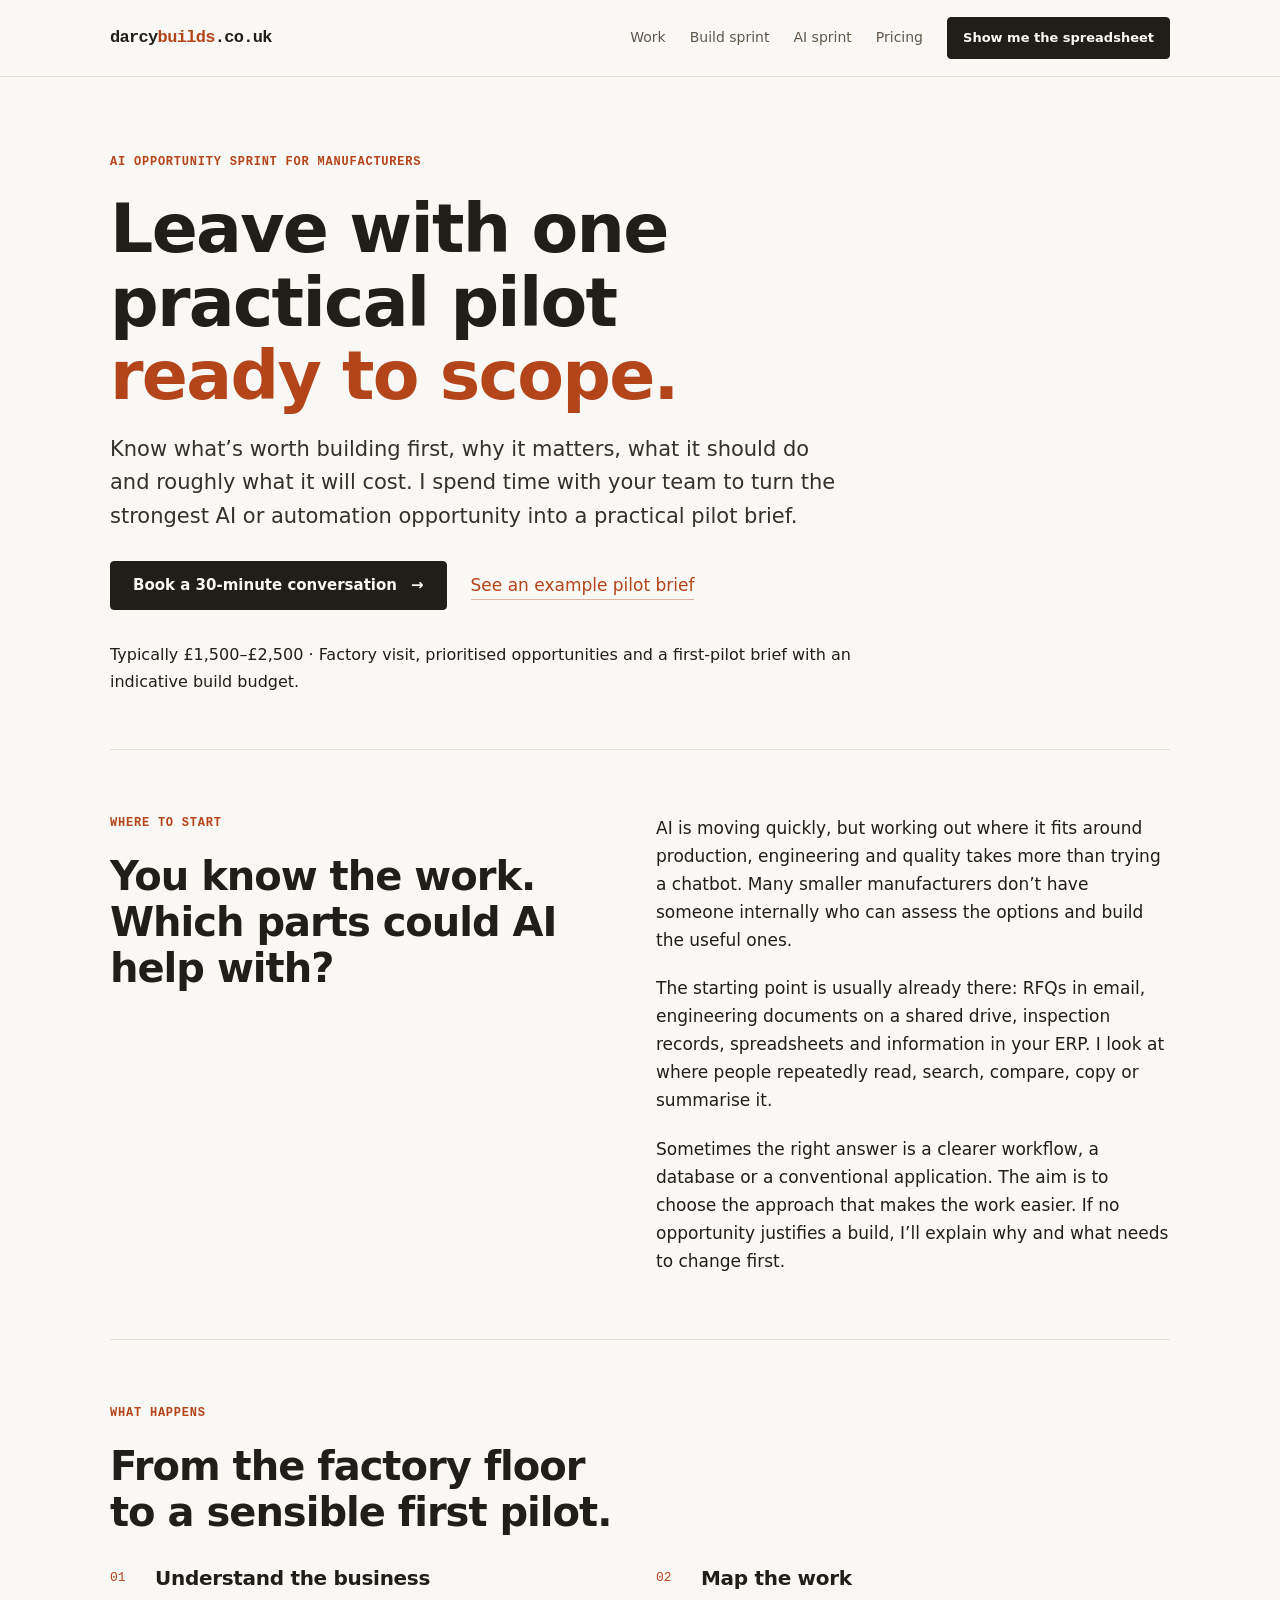
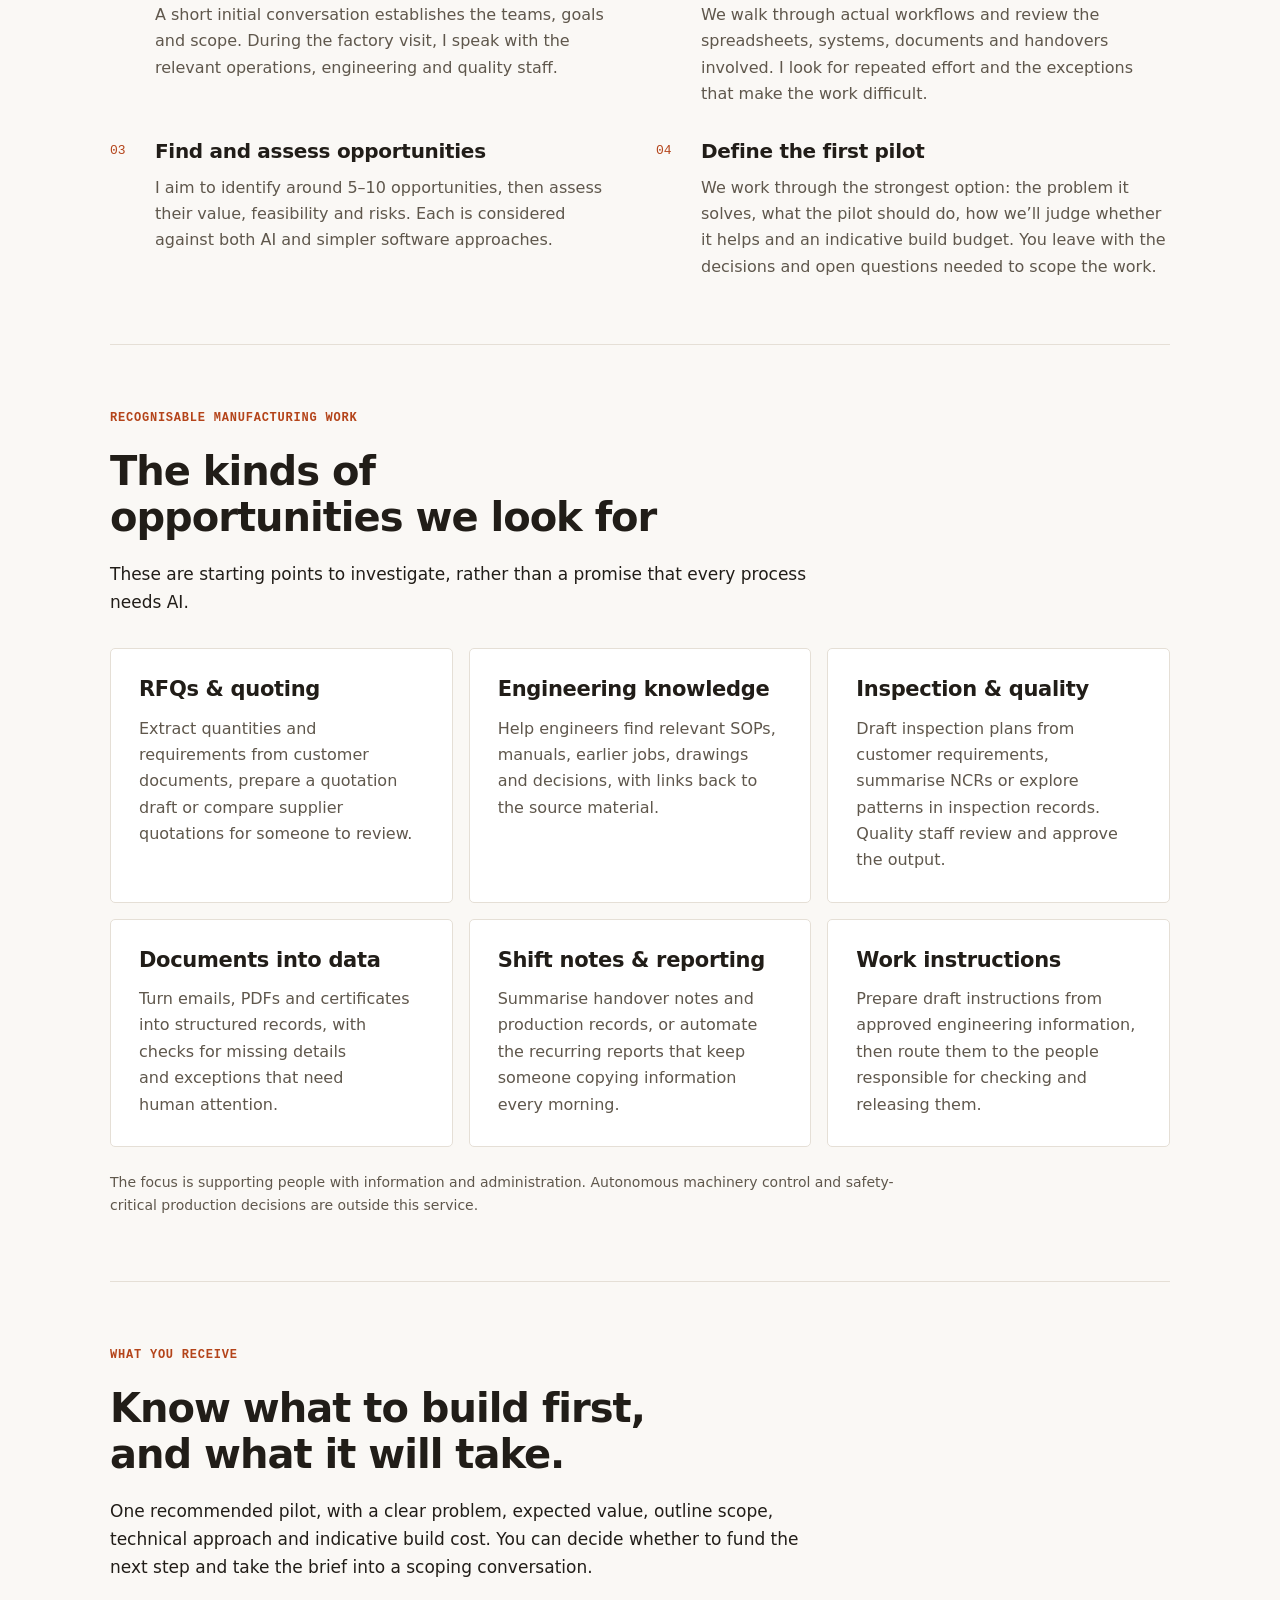
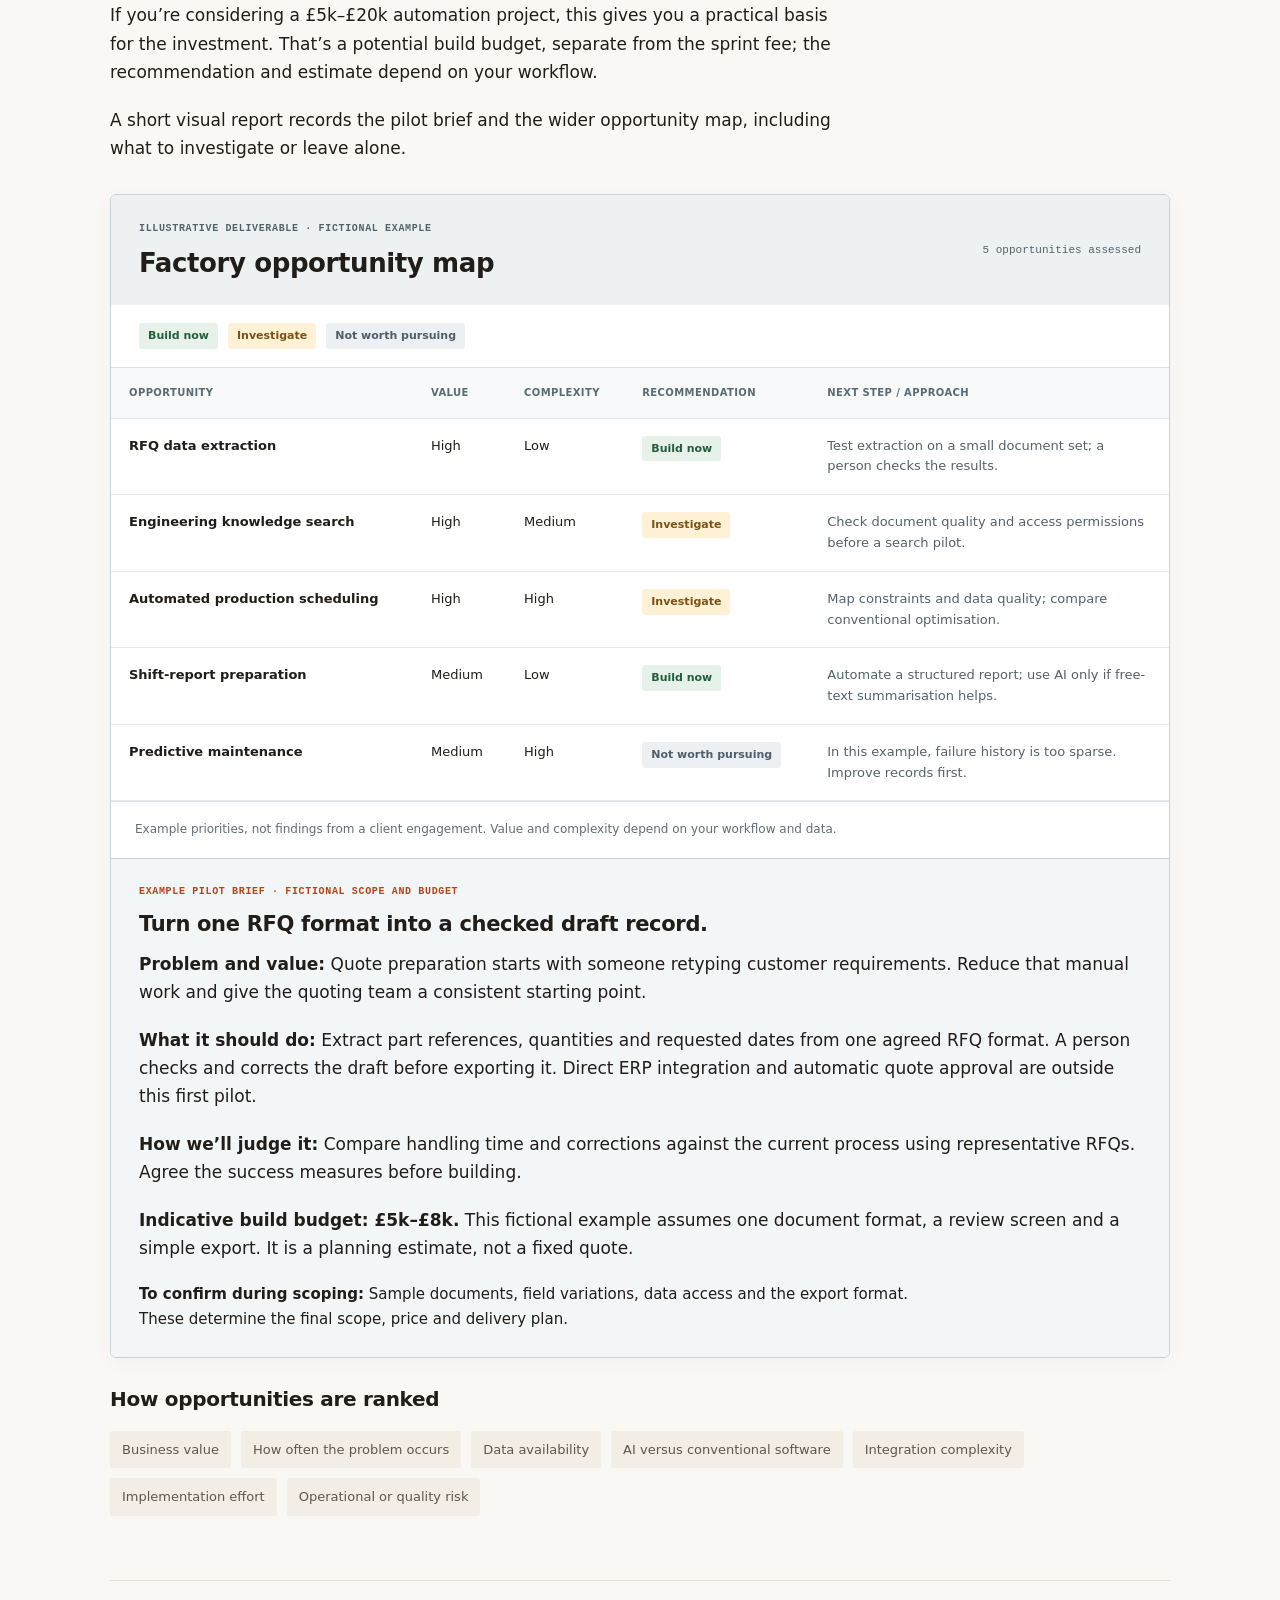
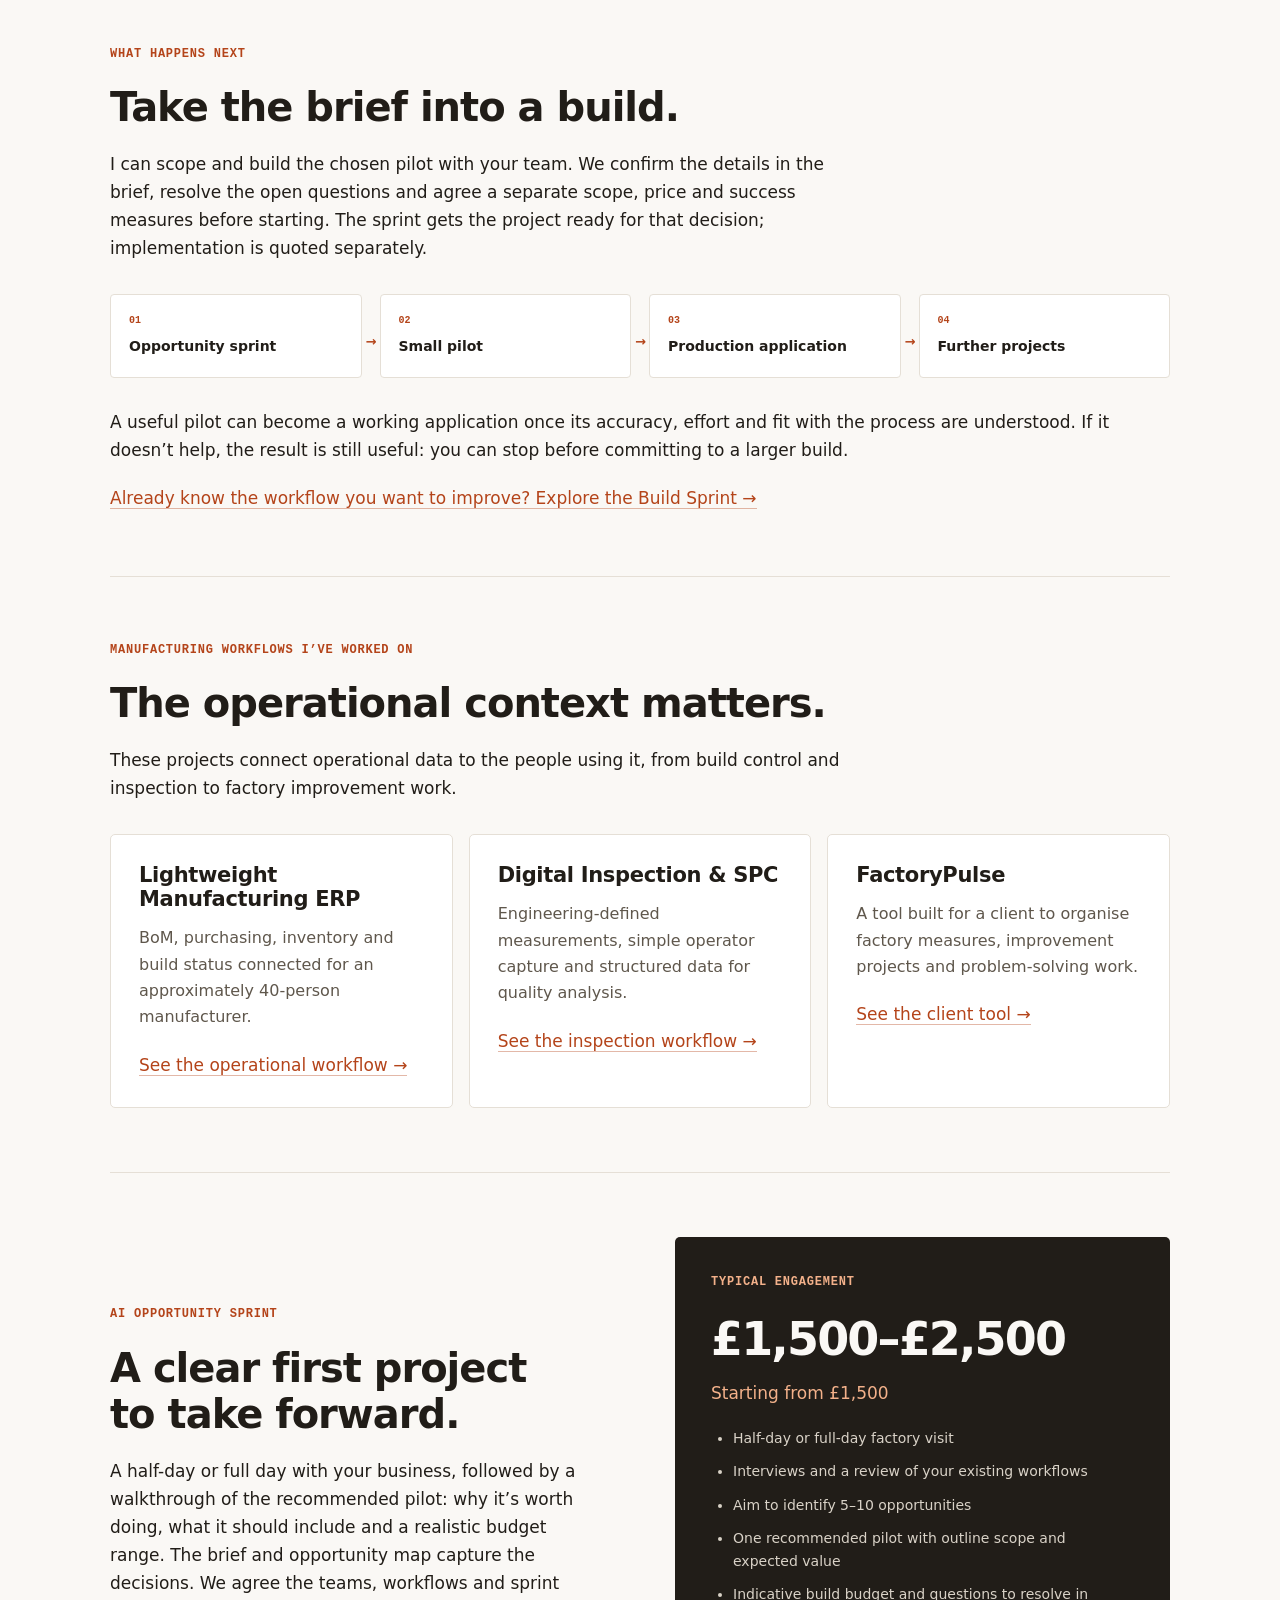
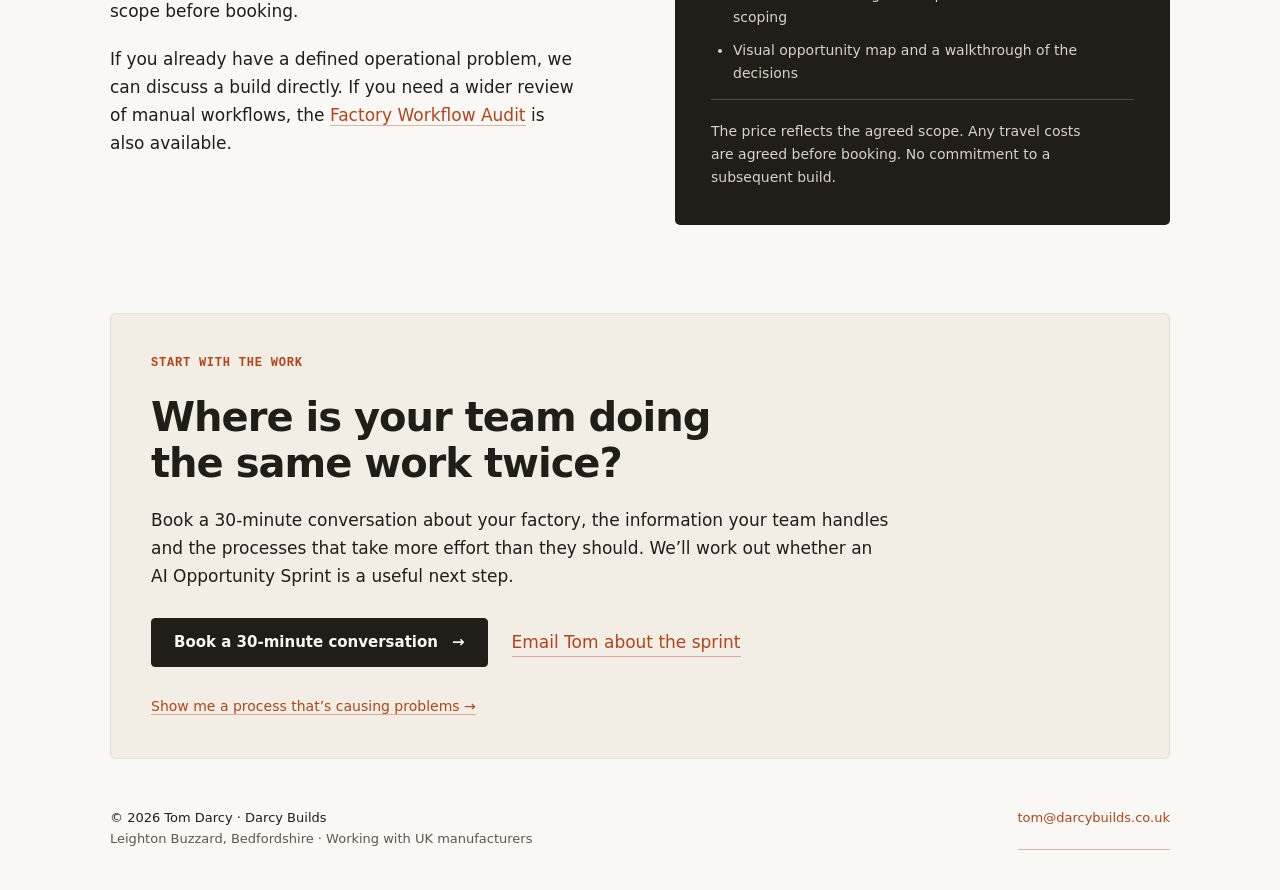
==== commit 2de4adb8: "Lead AI sprint with a practical pilot and build budget" ====
--- a/ai-opportunity-sprint/index.html
+++ b/ai-opportunity-sprint/index.html
@@ -6,7 +6,7 @@
     <title>AI Opportunity Sprint for Manufacturers — Darcy Builds</title>
     <meta
       name="description"
-      content="Find useful AI and automation opportunities in your factory. A factory visit, a prioritised opportunity map and a practical first-pilot recommendation. Typically £1,500–£2,500."
+      content="Leave with one practical AI or automation pilot ready to scope: what to build first, why, what it should do and roughly what it will cost. Typically £1,500–£2,500."
     />
     <meta name="robots" content="index, follow" />
     <meta name="author" content="Tom Darcy" />
@@ -37,7 +37,7 @@
     />
     <meta
       property="og:description"
-      content="Find useful AI and automation opportunities in your factory. A factory visit, a prioritised opportunity map and a practical first-pilot recommendation. Typically £1,500–£2,500."
+      content="Leave with one practical AI or automation pilot ready to scope: what to build first, why, what it should do and roughly what it will cost. Typically £1,500–£2,500."
     />
     <meta property="og:type" content="website" />
     <meta
@@ -68,7 +68,7 @@
     />
     <meta
       name="twitter:description"
-      content="Find useful AI and automation opportunities in your factory. A factory visit, a prioritised opportunity map and a practical first-pilot recommendation. Typically £1,500–£2,500."
+      content="Leave with one practical AI or automation pilot ready to scope: what to build first, why, what it should do and roughly what it will cost. Typically £1,500–£2,500."
     />
     <meta
       name="twitter:image"
@@ -225,7 +225,7 @@
             "@id": "https://darcybuilds.co.uk/ai-opportunity-sprint/#webpage",
             "url": "https://darcybuilds.co.uk/ai-opportunity-sprint/",
             "name": "AI Opportunity Sprint for Manufacturers — Darcy Builds",
-            "description": "Find useful AI and automation opportunities in your factory. A factory visit, a prioritised opportunity map and a practical first-pilot recommendation. Typically £1,500–£2,500.",
+            "description": "Leave with one practical AI or automation pilot ready to scope: what to build first, why, what it should do and roughly what it will cost. Typically £1,500–£2,500.",
             "isPartOf": {
               "@id": "https://darcybuilds.co.uk/#website"
             },
@@ -266,23 +266,22 @@
       <section class="hero proof-hero">
         <div>
           <p class="eyebrow">AI Opportunity Sprint for Manufacturers</p>
-          <h1>
-            Find the AI opportunities in your factory <em>worth building.</em>
-          </h1>
+          <h1>Leave with one practical pilot <em>ready to scope.</em></h1>
           <p class="lead">
-            Practical AI discovery for smaller manufacturers. I spend time with
-            your team, look at how the work happens and recommend useful
-            projects you can actually build.
+            Know what’s worth building first, why it matters, what it should do
+            and roughly what it will cost. I spend time with your team to turn
+            the strongest AI or automation opportunity into a practical pilot
+            brief.
           </p>
           <div class="actions">
             <a class="button" href="https://calendly.com/tom-darcybuilds/30min"
               >Book a 30-minute conversation
               <span aria-hidden="true">→</span></a
-            ><a href="#opportunity-map">See the opportunity map</a>
+            ><a href="#opportunity-map">See an example pilot brief</a>
           </div>
           <p class="hero-proof">
-            Typically £1,500–£2,500 · Half-day or full-day factory visit,
-            followed by a short visual report.
+            Typically £1,500–£2,500 · Factory visit, prioritised opportunities
+            and a first-pilot brief with an indicative build budget.
           </p>
         </div>
       </section>
@@ -306,8 +305,9 @@
           </p>
           <p>
             Sometimes the right answer is a clearer workflow, a database or a
-            conventional application. That recommendation belongs in the report
-            too.
+            conventional application. The aim is to choose the approach that
+            makes the work easier. If no opportunity justifies a build, I’ll
+            explain why and what needs to change first.
           </p>
         </div>
       </section>
@@ -342,12 +342,12 @@
             </p>
           </li>
           <li>
-            <h3>Prioritise a first pilot</h3>
-            <p>
-              You receive a short visual report and a walkthrough of the
-              findings: what to build now, what needs investigation and what
-              isn’t worth pursuing. The strongest option becomes a clearly
-              bounded pilot recommendation.
+            <h3>Define the first pilot</h3>
+            <p>
+              We work through the strongest option: the problem it solves, what
+              the pilot should do, how we’ll judge whether it helps and an
+              indicative build budget. You leave with the decisions and open
+              questions needed to scope the work.
             </p>
           </li>
         </ol>
@@ -419,12 +419,22 @@
       <section id="opportunity-map" class="section">
         <div class="section-heading">
           <p class="eyebrow">What you receive</p>
-          <h2>A short report you can make decisions from.</h2>
-          <p>
-            An opportunity map, the reasons behind the priorities and a
-            recommendation for the best first pilot. Each opportunity includes
-            its expected value, implementation effort and an outline technical
-            approach.
+          <h2>Know what to build first, and what it will take.</h2>
+          <p>
+            One recommended pilot, with a clear problem, expected value, outline
+            scope, technical approach and indicative build cost. You can decide
+            whether to fund the next step and take the brief into a scoping
+            conversation.
+          </p>
+          <p>
+            If you’re considering a £5k–£20k automation project, this gives you
+            a practical basis for the investment. That’s a potential build
+            budget, separate from the sprint fee; the recommendation and
+            estimate depend on your workflow.
+          </p>
+          <p>
+            A short visual report records the pilot brief and the wider
+            opportunity map, including what to investigate or leave alone.
           </p>
         </div>
         <div class="opportunity-report">
@@ -523,13 +533,36 @@
             </table>
           </div>
           <div class="pilot-example">
-            <p class="eyebrow">Example first-pilot recommendation</p>
-            <h3>Start with one RFQ format.</h3>
-            <p>
-              Extract the part references, quantities and requested dates into a
-              draft record. Keep a person checking the results. Measure time
-              saved and corrections needed before connecting it to the quoting
-              workflow.
+            <p class="eyebrow">
+              Example pilot brief · fictional scope and budget
+            </p>
+            <h3>Turn one RFQ format into a checked draft record.</h3>
+            <p>
+              <strong>Problem and value:</strong> Quote preparation starts with
+              someone retyping customer requirements. Reduce that manual work
+              and give the quoting team a consistent starting point.
+            </p>
+            <p>
+              <strong>What it should do:</strong> Extract part references,
+              quantities and requested dates from one agreed RFQ format. A
+              person checks and corrects the draft before exporting it. Direct
+              ERP integration and automatic quote approval are outside this
+              first pilot.
+            </p>
+            <p>
+              <strong>How we’ll judge it:</strong> Compare handling time and
+              corrections against the current process using representative RFQs.
+              Agree the success measures before building.
+            </p>
+            <p>
+              <strong>Indicative build budget: £5k–£8k.</strong> This fictional
+              example assumes one document format, a review screen and a simple
+              export. It is a planning estimate, not a fixed quote.
+            </p>
+            <p>
+              <strong>To confirm during scoping:</strong> Sample documents,
+              field variations, data access and the export format. These
+              determine the final scope, price and delivery plan.
             </p>
           </div>
         </div>
@@ -549,12 +582,13 @@
       <section class="section">
         <div class="section-heading">
           <p class="eyebrow">What happens next</p>
-          <h2>Choose a pilot. Learn from real work.</h2>
-          <p>
-            If an opportunity is worth taking forward, I can build the pilot
-            with your team. We agree a separate scope, price and success
-            measures before starting. The sprint fee covers the assessment and
-            report; implementation is quoted separately.
+          <h2>Take the brief into a build.</h2>
+          <p>
+            I can scope and build the chosen pilot with your team. We confirm
+            the details in the brief, resolve the open questions and agree a
+            separate scope, price and success measures before starting. The
+            sprint gets the project ready for that decision; implementation is
+            quoted separately.
           </p>
         </div>
         <ol
@@ -622,12 +656,13 @@
       <section id="pricing" class="section sprint-feature">
         <div>
           <p class="eyebrow">AI Opportunity Sprint</p>
-          <h2>A practical place to start.</h2>
-          <p>
-            A half-day or full day with your business, followed by the
-            assessment, a short visual report and a walkthrough of the
-            recommendations. We agree the teams, workflows and scope before
-            booking.
+          <h2>A clear first project to take forward.</h2>
+          <p>
+            A half-day or full day with your business, followed by a walkthrough
+            of the recommended pilot: why it’s worth doing, what it should
+            include and a realistic budget range. The brief and opportunity map
+            capture the decisions. We agree the teams, workflows and sprint
+            scope before booking.
           </p>
           <p>
             If you already have a defined operational problem, we can discuss a
@@ -643,7 +678,9 @@
             <li>Half-day or full-day factory visit</li>
             <li>Interviews and a review of your existing workflows</li>
             <li>Aim to identify 5–10 opportunities</li>
-            <li>Prioritised visual report and first-pilot recommendation</li>
+            <li>One recommended pilot with outline scope and expected value</li>
+            <li>Indicative build budget and questions to resolve in scoping</li>
+            <li>Visual opportunity map and a walkthrough of the decisions</li>
           </ul>
           <p class="small-text">
             The price reflects the agreed scope. Any travel costs are agreed
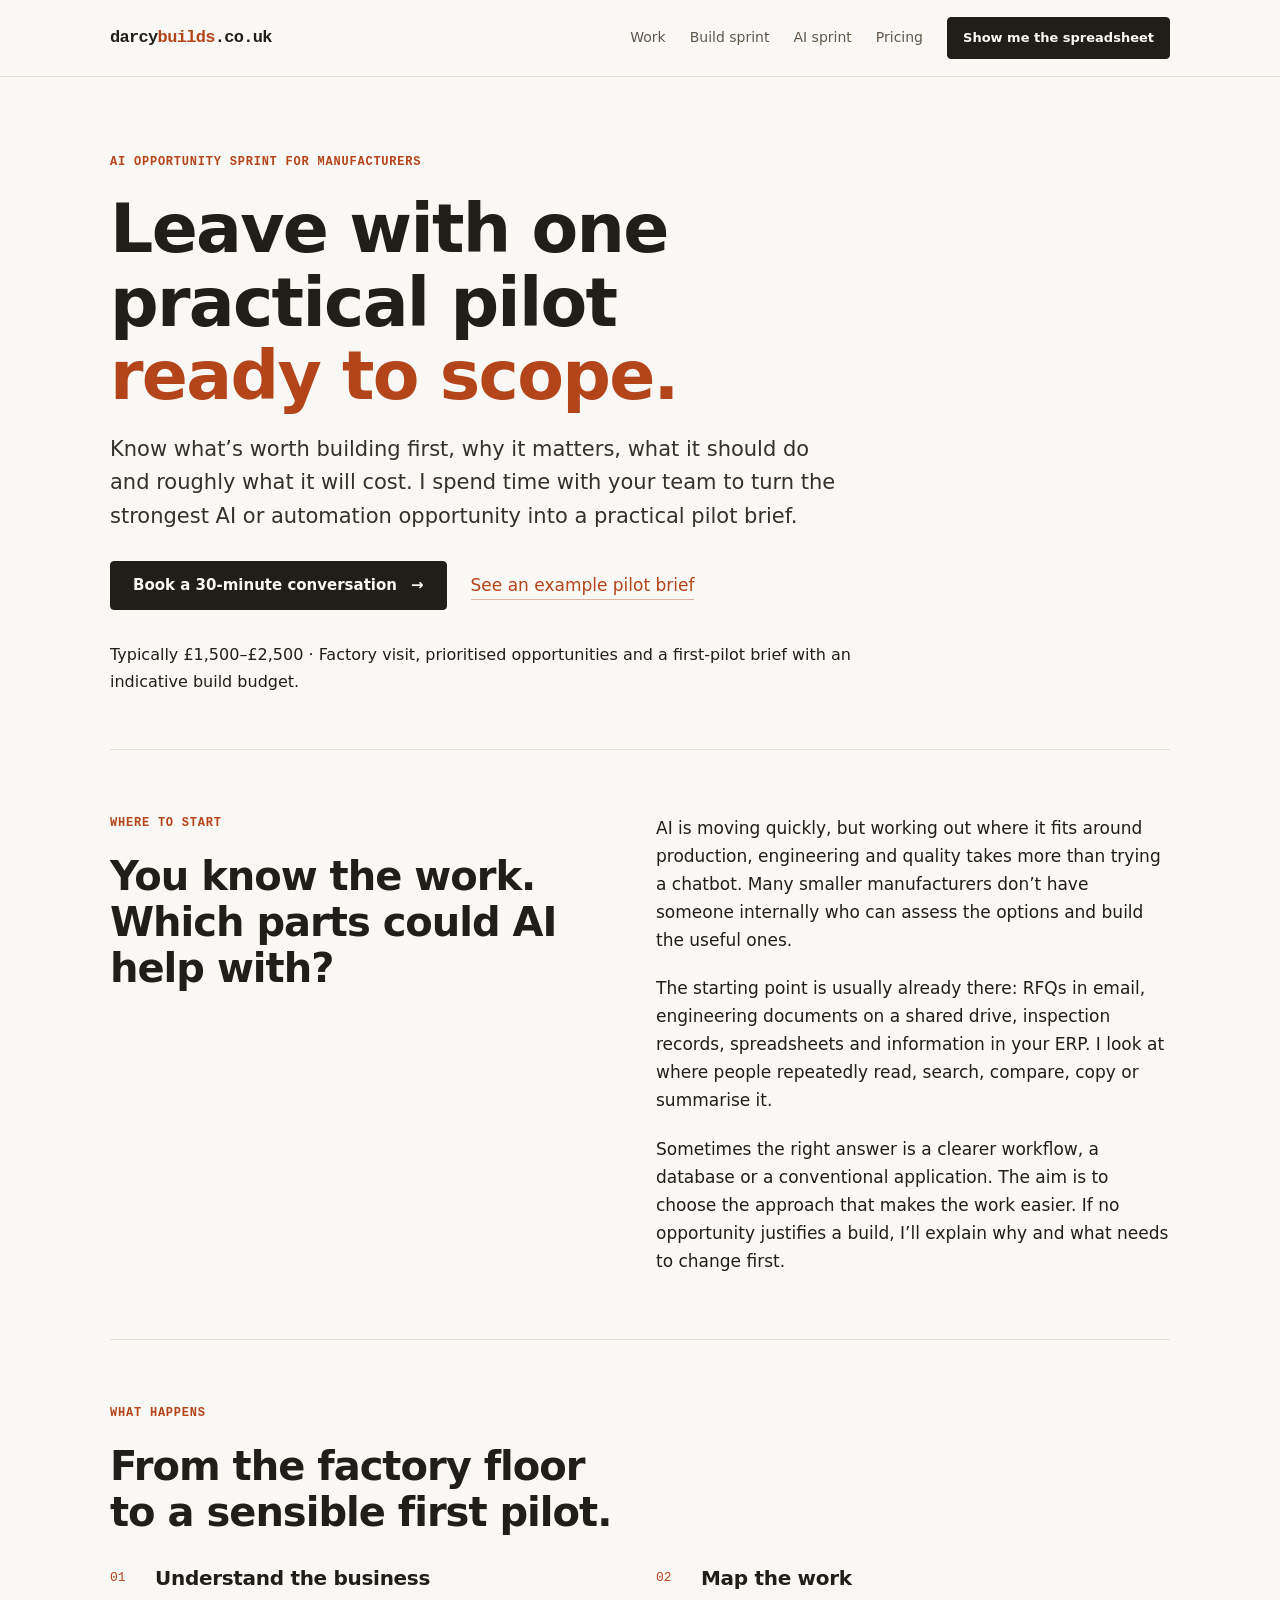
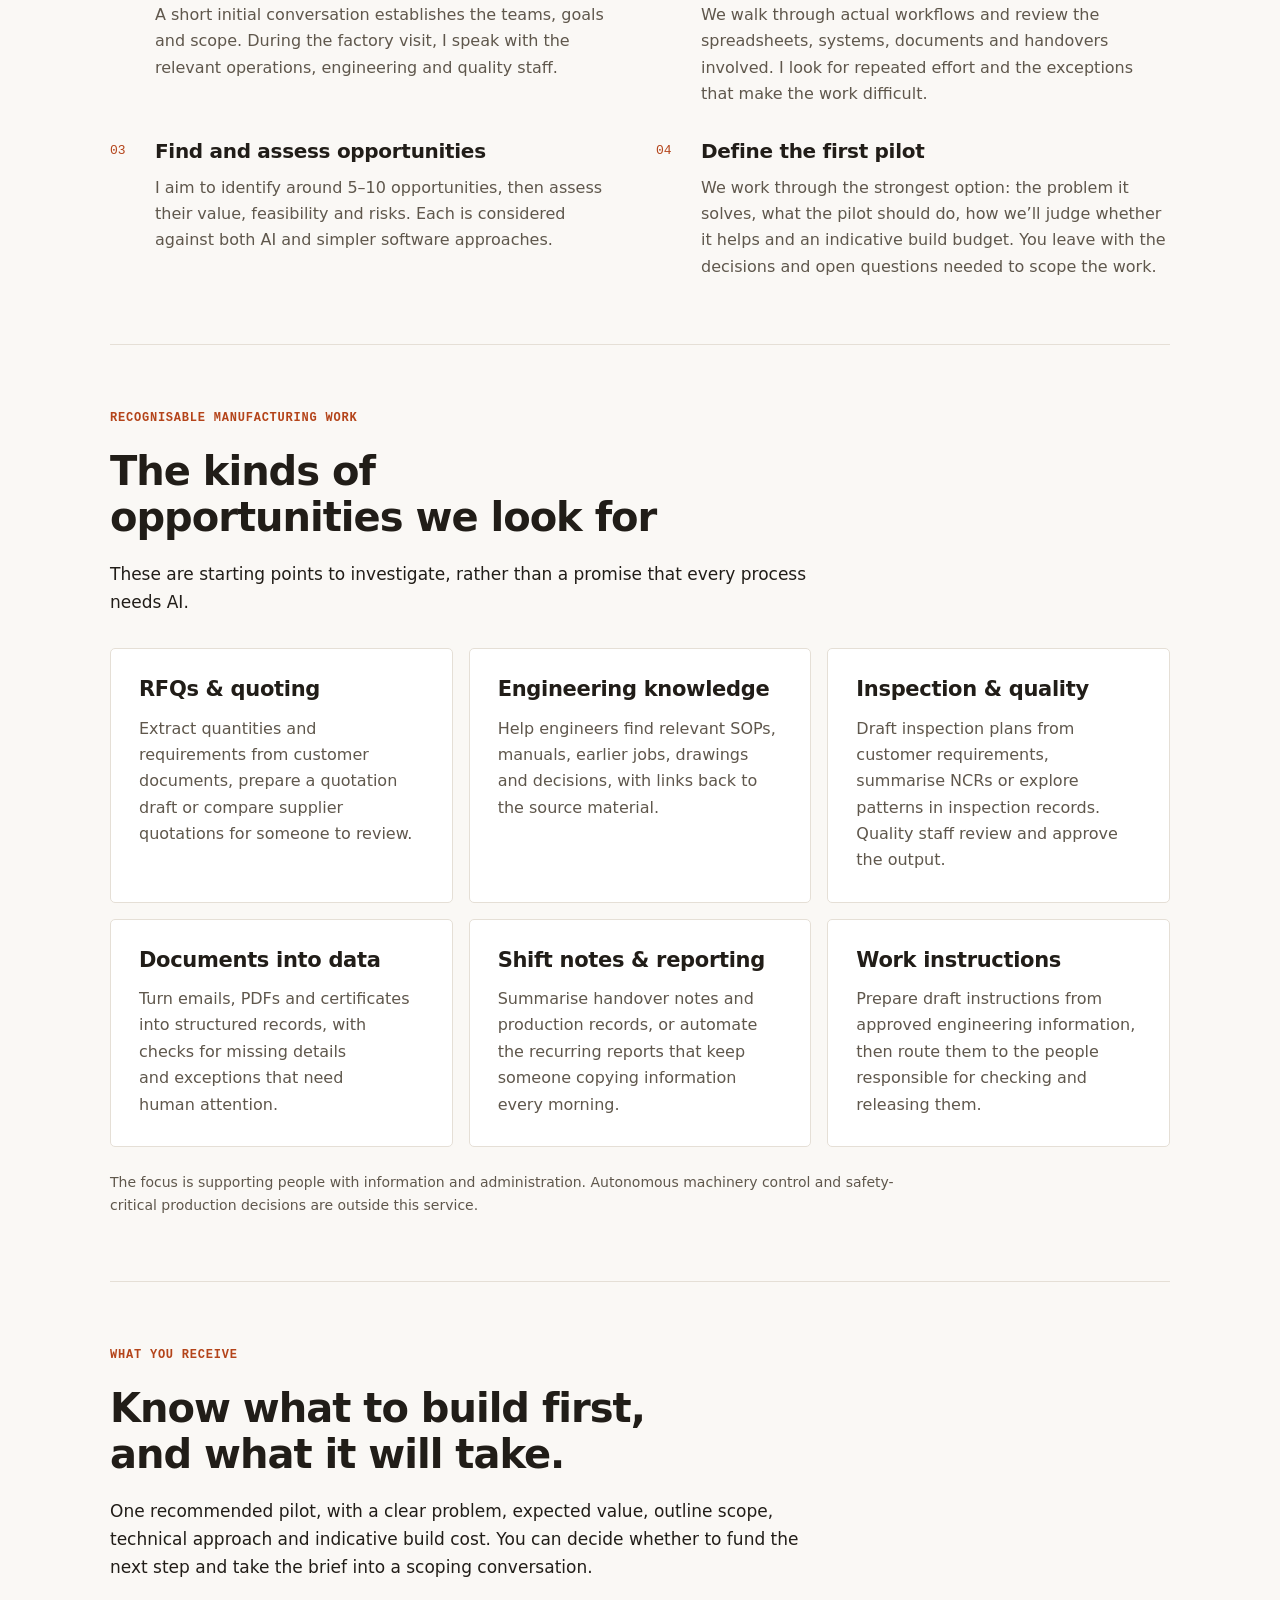
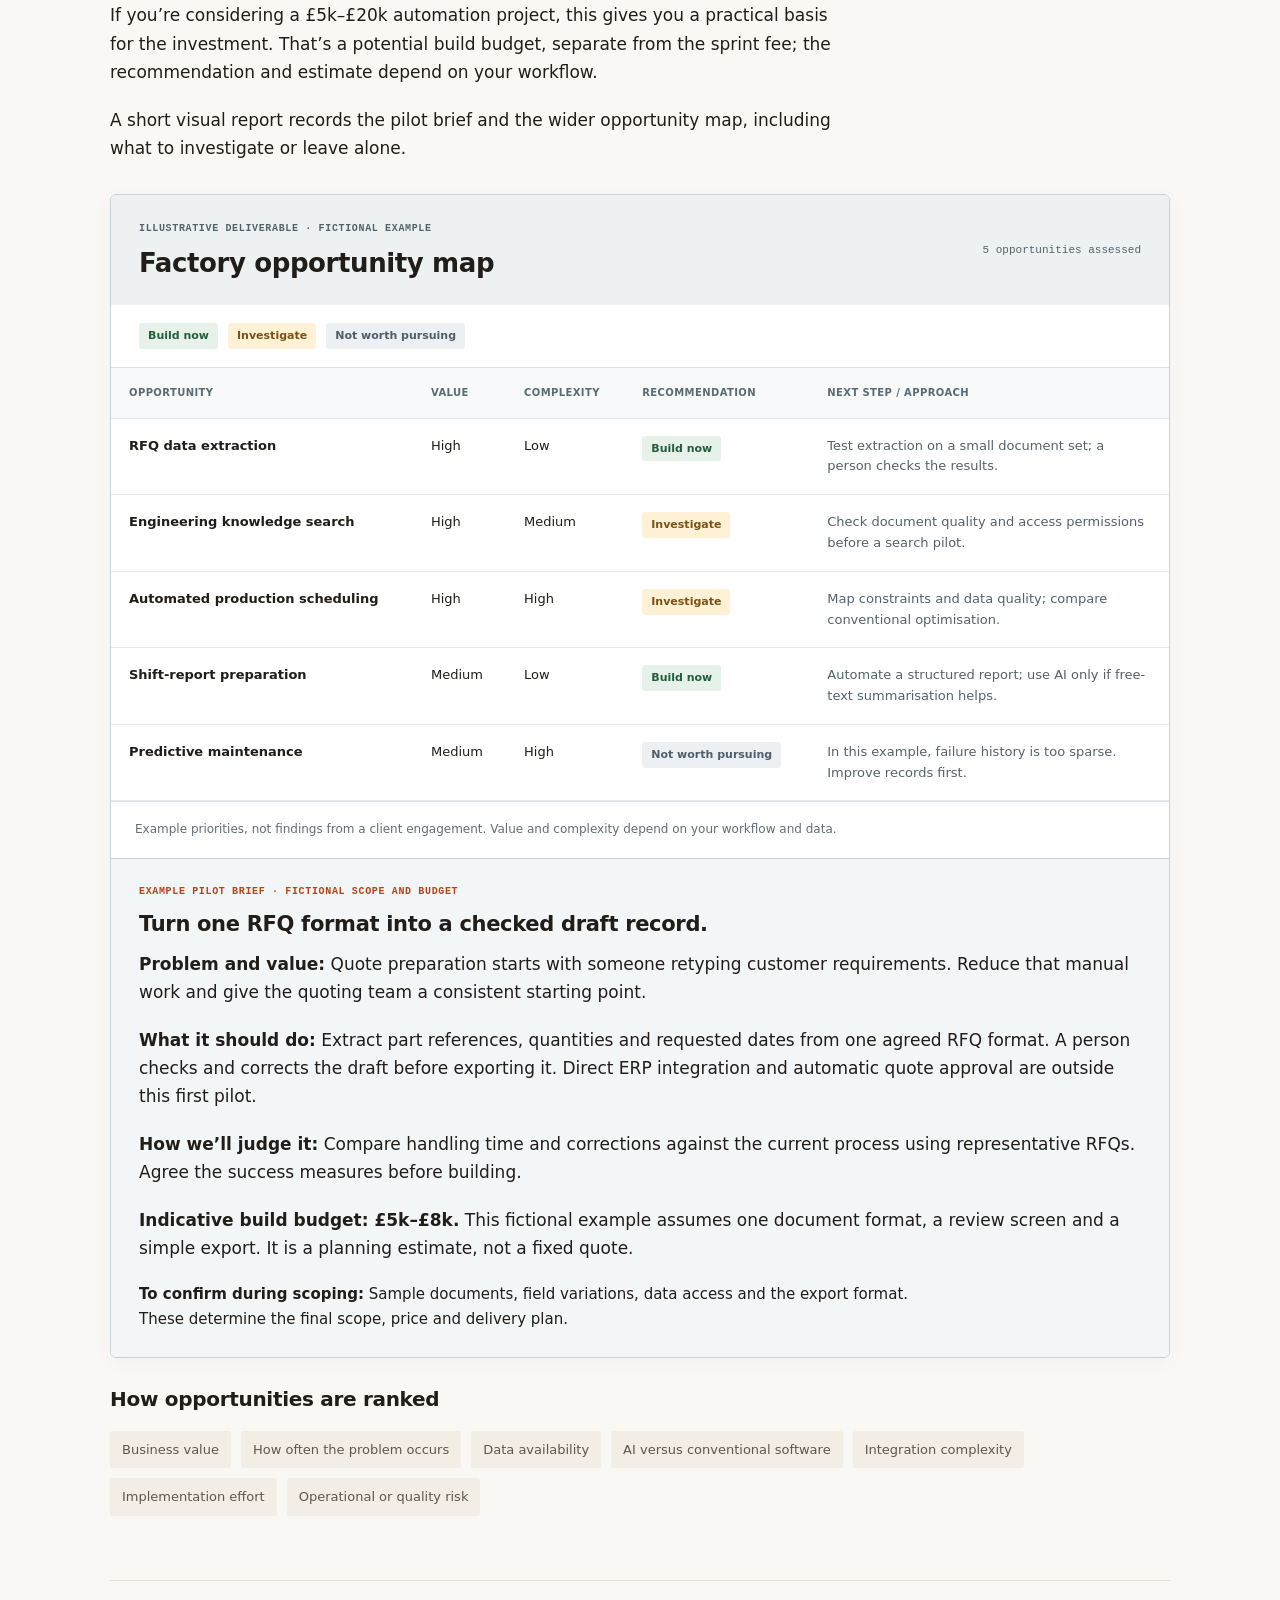
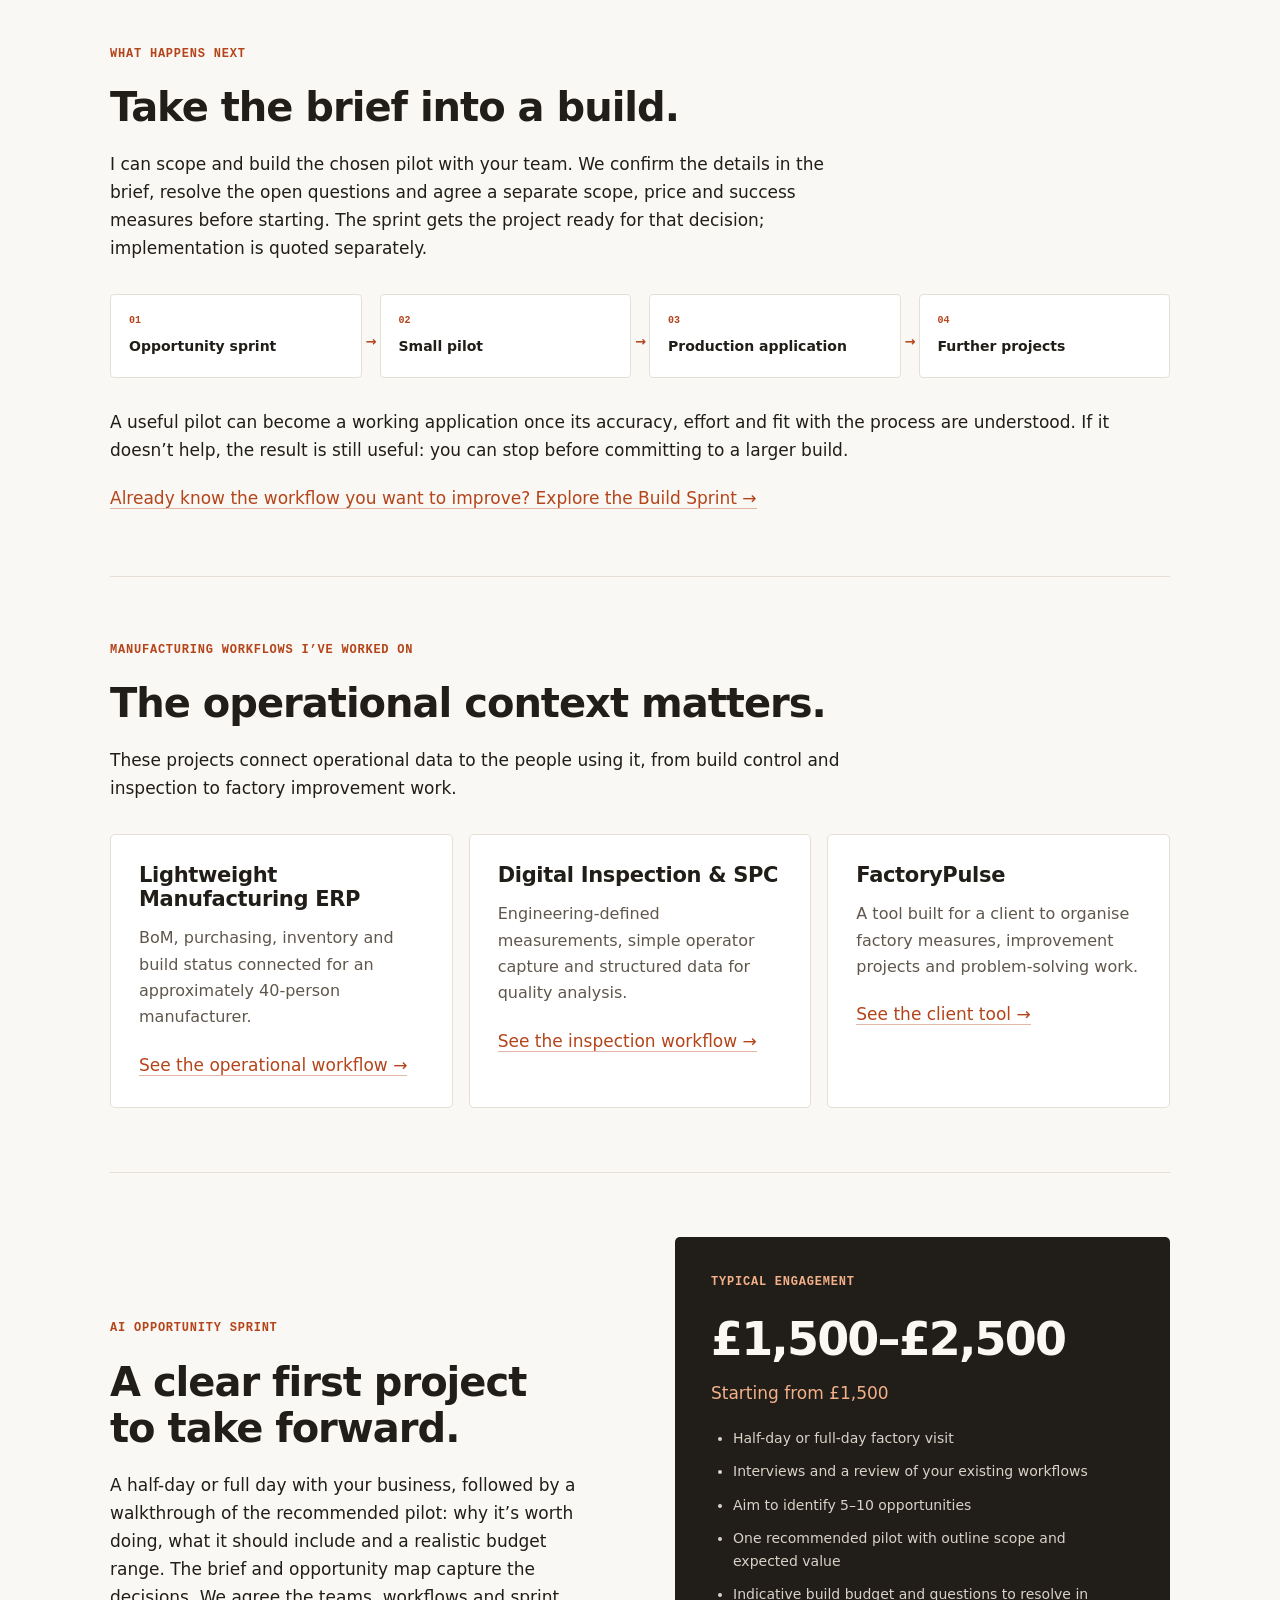
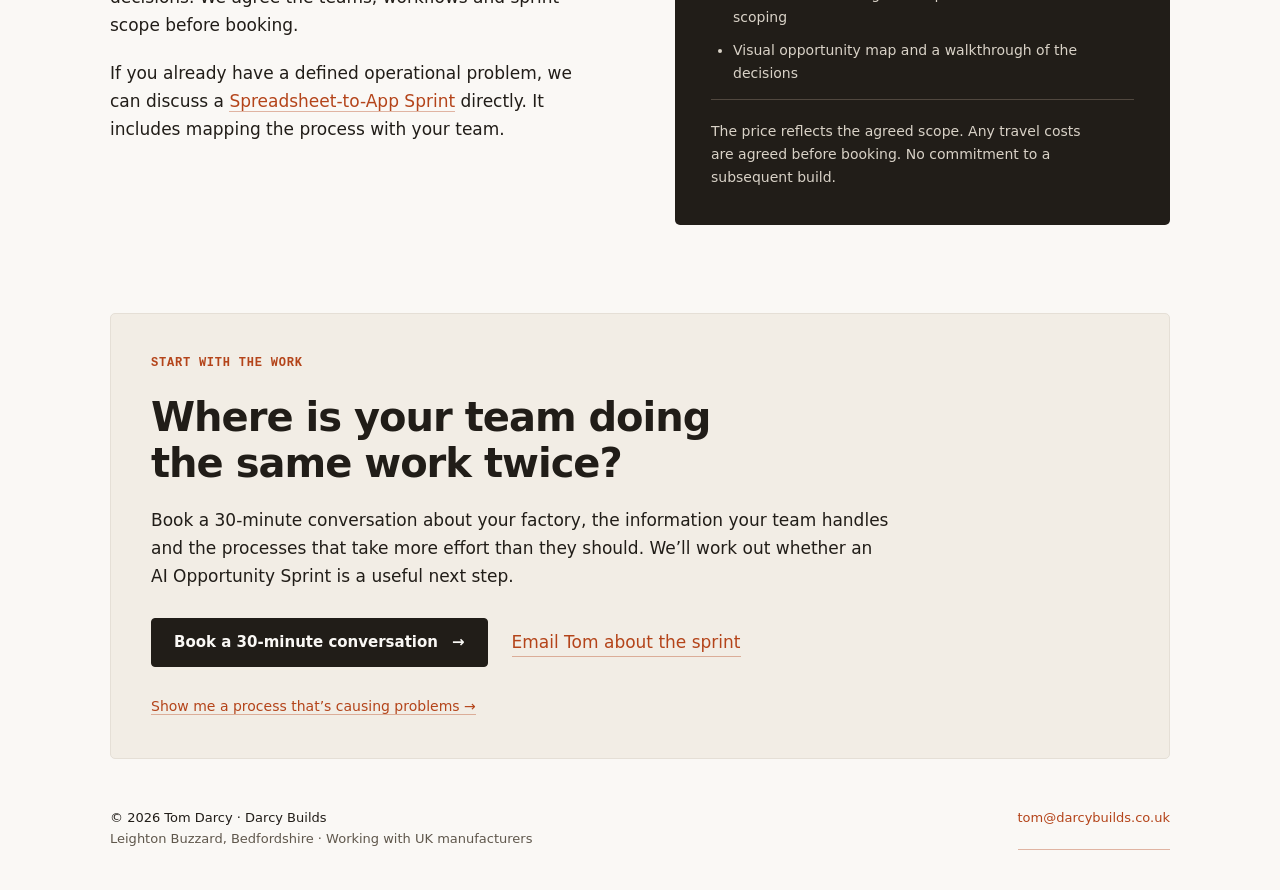
==== commit 47d6519c: "Simplify homepage and focus the manufacturing offer" ====
--- a/ai-opportunity-sprint/index.html
+++ b/ai-opportunity-sprint/index.html
@@ -160,22 +160,14 @@
               "itemListElement": [
                 {
                   "@type": "Offer",
-                  "name": "Quick Fix",
-                  "priceSpecification": {
-                    "@type": "PriceSpecification",
-                    "priceCurrency": "GBP",
-                    "minPrice": 2000
-                  }
-                },
-                {
-                  "@type": "Offer",
-                  "name": "Build Sprint",
+                  "name": "Spreadsheet-to-App Sprint",
                   "priceSpecification": {
                     "@type": "PriceSpecification",
                     "priceCurrency": "GBP",
                     "minPrice": 6000,
                     "maxPrice": 10000
-                  }
+                  },
+                  "url": "https://darcybuilds.co.uk/spreadsheet-to-app/"
                 },
                 {
                   "@type": "Offer",
@@ -184,16 +176,6 @@
                     "@type": "PriceSpecification",
                     "priceCurrency": "GBP",
                     "minPrice": 10000
-                  }
-                },
-                {
-                  "@type": "Offer",
-                  "name": "Factory Workflow Audit",
-                  "priceSpecification": {
-                    "@type": "PriceSpecification",
-                    "priceCurrency": "GBP",
-                    "minPrice": 2500,
-                    "maxPrice": 2500
                   }
                 },
                 {
@@ -666,8 +648,8 @@
           </p>
           <p>
             If you already have a defined operational problem, we can discuss a
-            build directly. If you need a wider review of manual workflows, the
-            <a href="/#audit">Factory Workflow Audit</a> is also available.
+            <a href="/spreadsheet-to-app/">Spreadsheet-to-App Sprint</a>
+            directly. It includes mapping the process with your team.
           </p>
         </div>
         <div class="sprint-price">
--- a/styles.css
+++ b/styles.css
@@ -269,9 +269,11 @@
   display: grid;
   gap: 16px;
 }
-.examples,
+.examples {
+  grid-template-columns: repeat(3, minmax(0, 1fr));
+}
 .prices {
-  grid-template-columns: repeat(3, minmax(0, 1fr));
+  grid-template-columns: repeat(2, minmax(0, 1fr));
 }
 .card {
   padding: 28px;
@@ -761,6 +763,15 @@
   grid-template-columns: repeat(2, minmax(0, 1fr));
   gap: 24px;
 }
+.proof-cards {
+  grid-template-columns: repeat(3, minmax(0, 1fr));
+}
+.proof-cards .work-copy {
+  padding: 22px;
+}
+.proof-cards .work-copy h3 {
+  font-size: 23px;
+}
 .work-card {
   background: #fff;
   border: 1px solid var(--line);
@@ -1378,3 +1389,20 @@
     padding: 24px;
   }
 }
+
+/* Keep the three proof cards readable on tablets as well as phones. */
+@media (min-width: 761px) and (max-width: 1000px) {
+  .proof-cards {
+    grid-template-columns: 1fr;
+  }
+  .proof-cards .work-card > a {
+    display: grid;
+    grid-template-columns: 1fr 1fr;
+  }
+  .proof-cards .work-image {
+    display: flex;
+    align-items: center;
+    border-bottom: 0;
+    border-right: 1px solid var(--line);
+  }
+}
